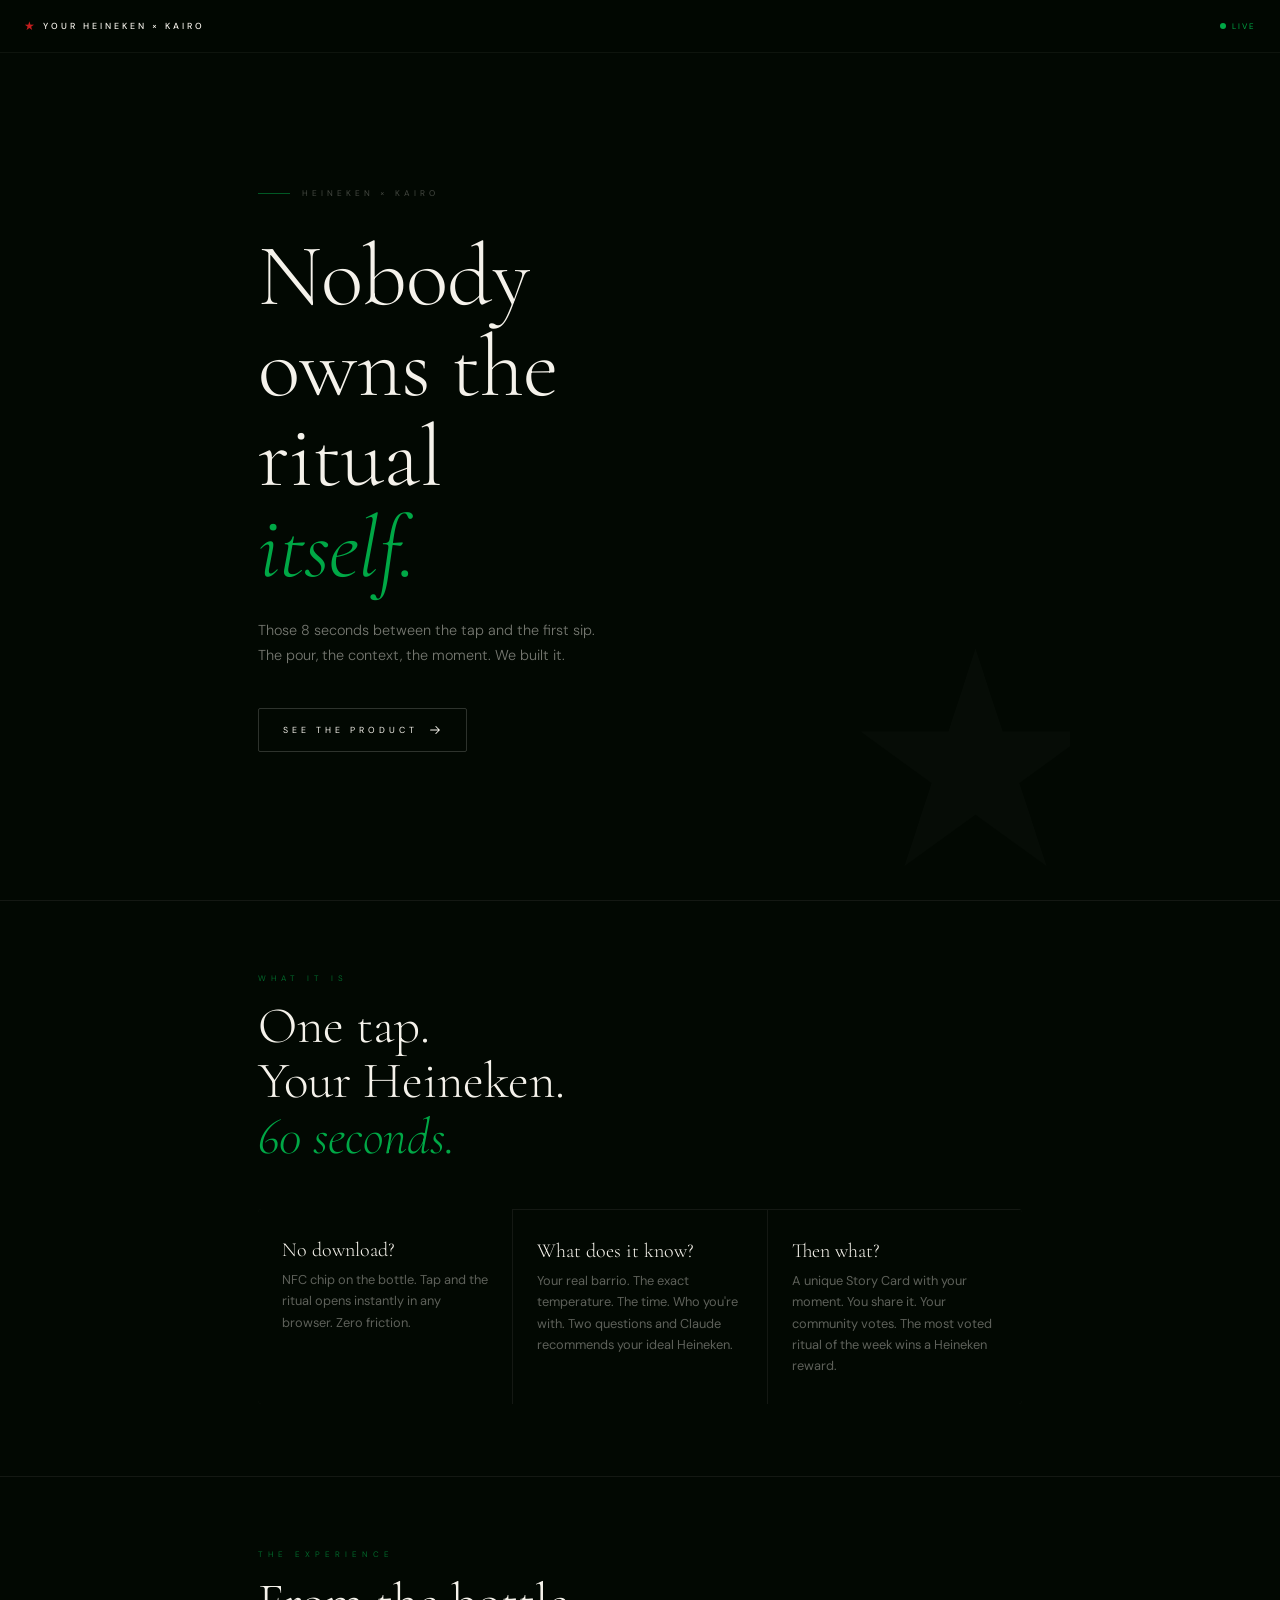
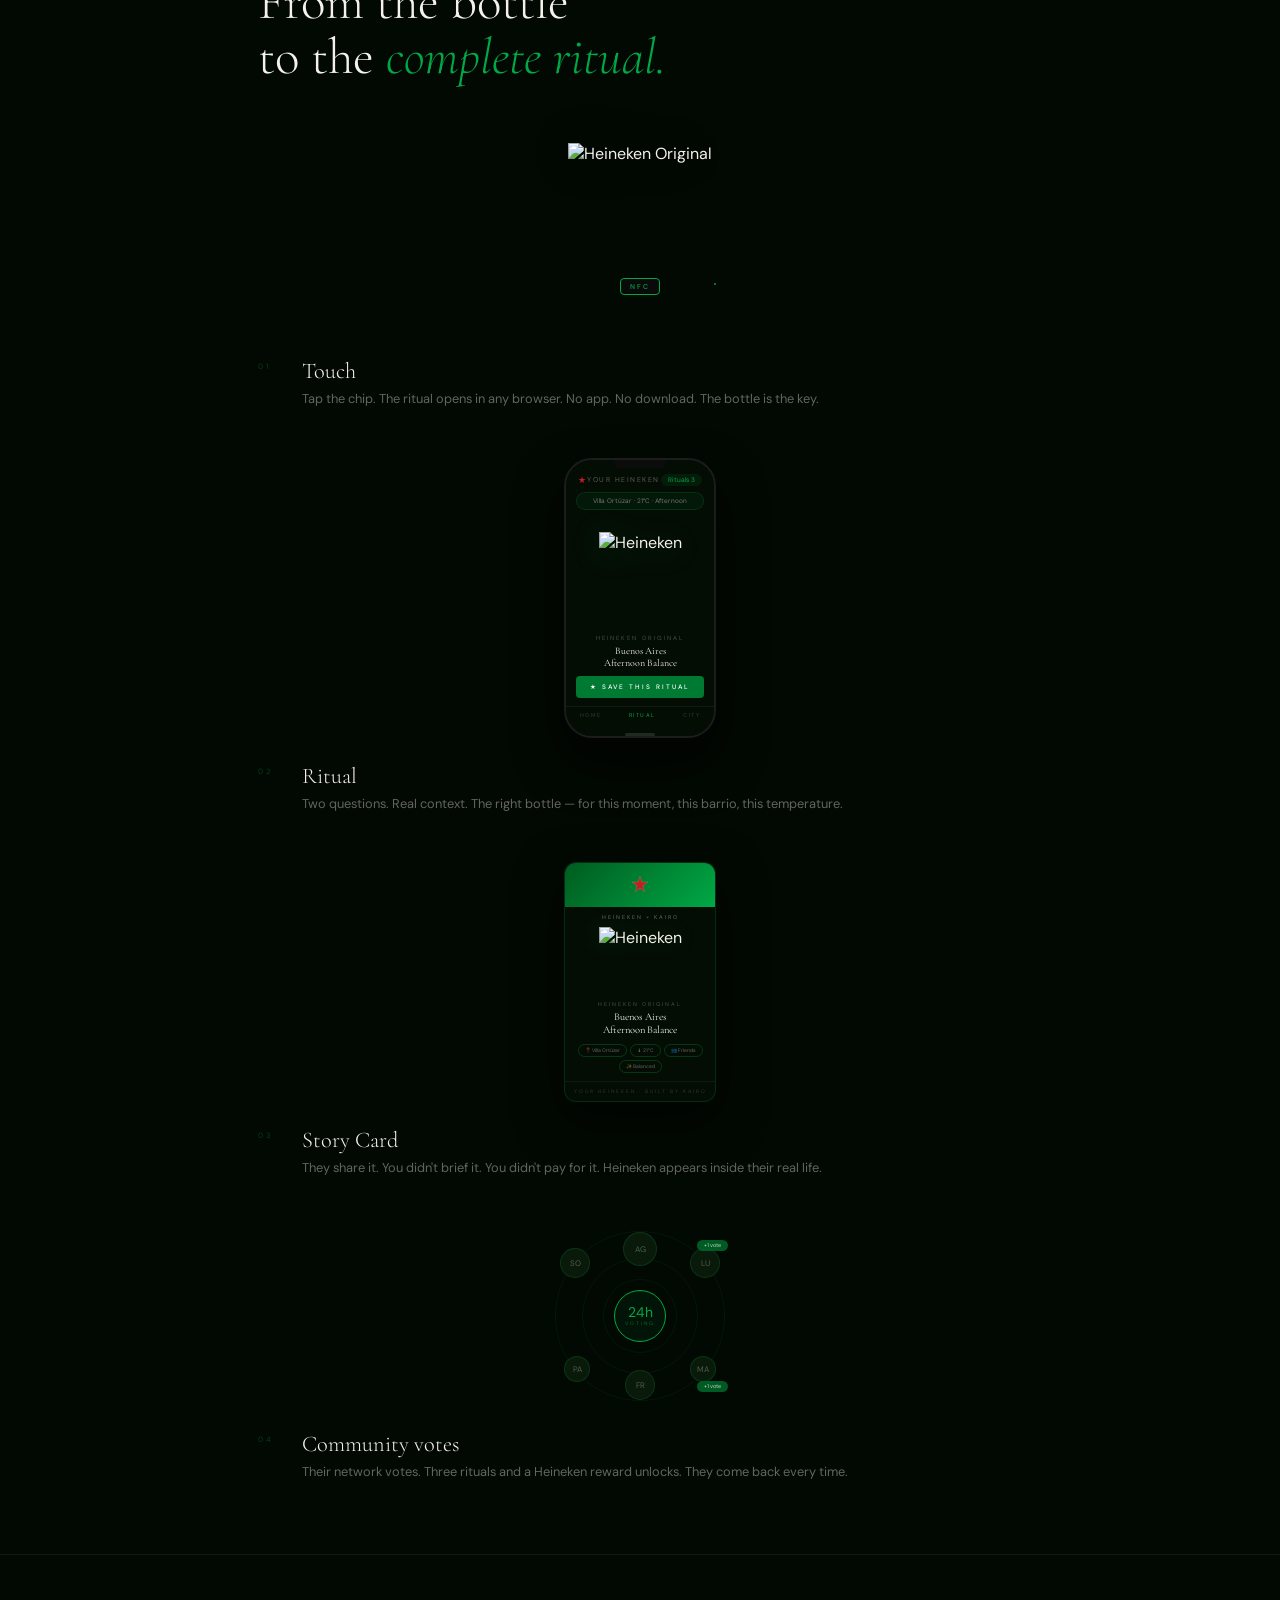
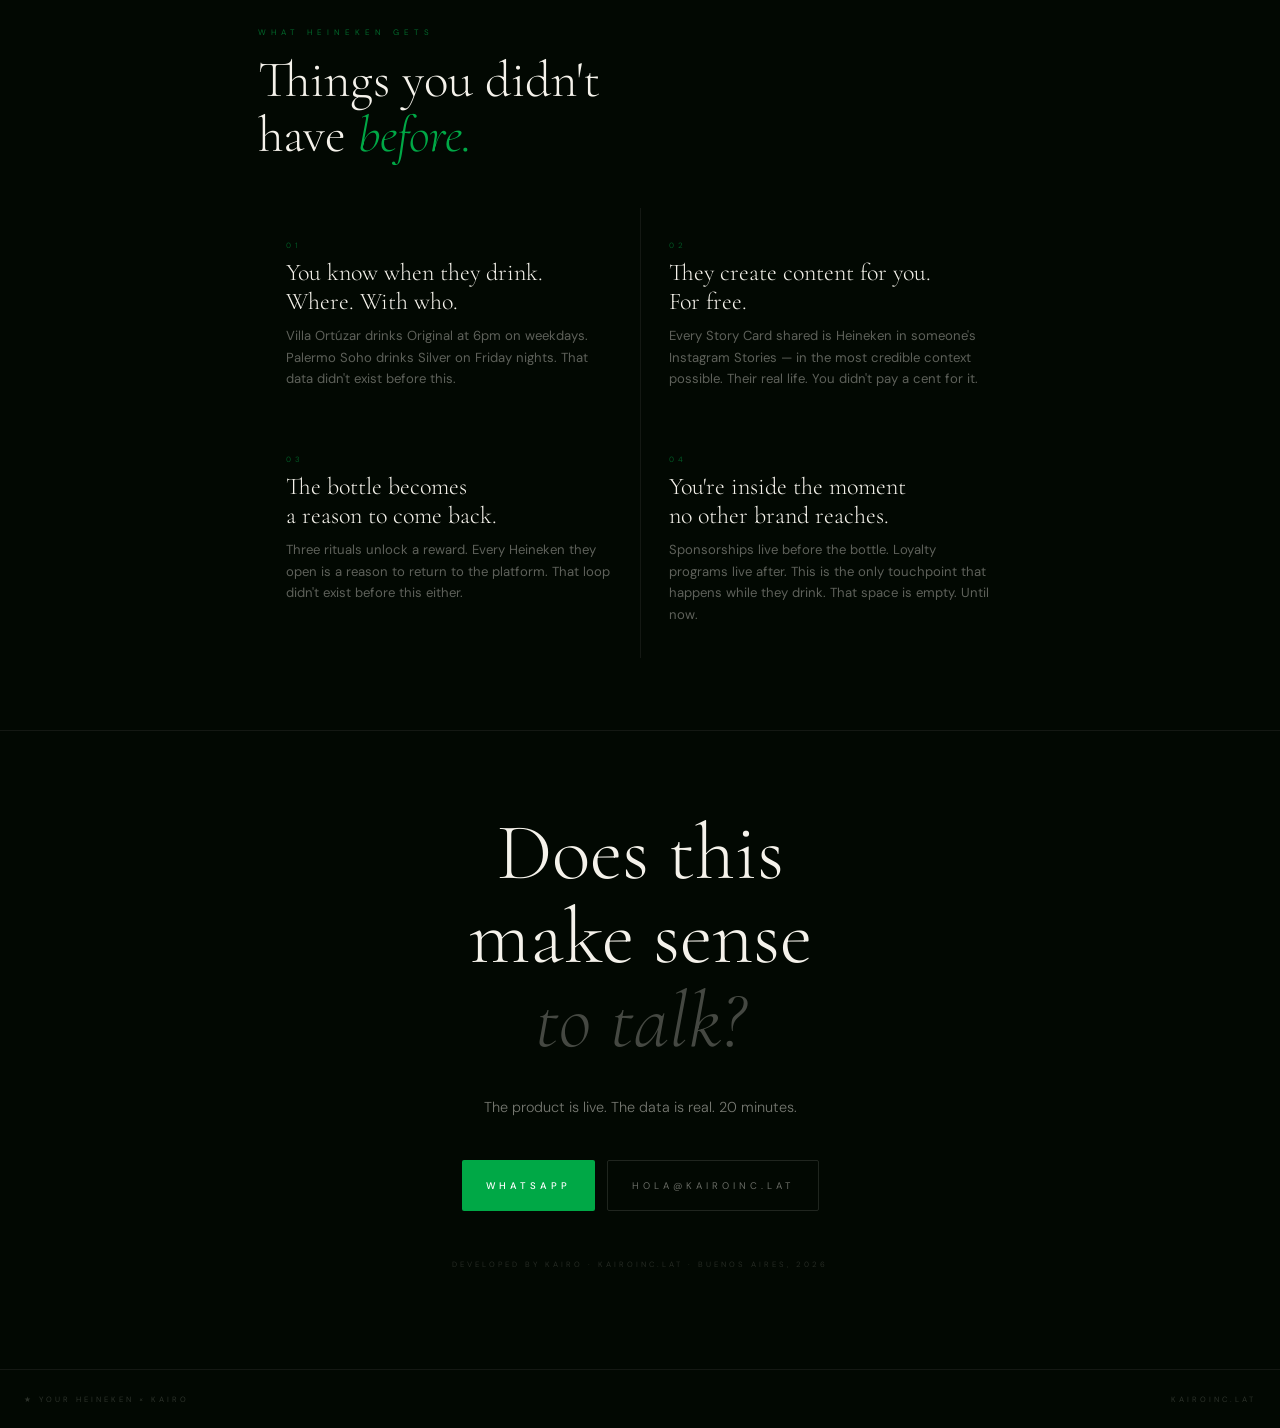
==== public/pitch.html @ df41051a "Add files via upload" ====
<!DOCTYPE html>
<html lang="en">
<head>
<meta charset="UTF-8">
<meta name="viewport" content="width=device-width,initial-scale=1">
<meta name="theme-color" content="#020802">
<title>Your Heineken × Kairo</title>
<link href="https://fonts.googleapis.com/css2?family=Cormorant+Garamond:ital,wght@0,300;1,300;1,400&family=DM+Sans:opsz,wght@9..40,300;9..40,400;9..40,500&display=swap" rel="stylesheet">
<style>
*{margin:0;padding:0;box-sizing:border-box;-webkit-font-smoothing:antialiased}
:root{--g:#00A846;--gd:#007A33;--r:#C41E1E;--cr:#F5F2EB;--bg:#020802;--bg2:#040d04;--bg3:#0a1a0a;--serif:'Cormorant Garamond',Georgia,serif;--sans:'DM Sans',system-ui,sans-serif}
html{scroll-behavior:smooth}
body{background:var(--bg);color:var(--cr);font-family:var(--sans);overflow-x:hidden}

nav{position:fixed;top:0;left:0;right:0;z-index:100;padding:18px 24px;display:flex;align-items:center;justify-content:space-between;background:rgba(2,8,2,.9);backdrop-filter:blur(20px);-webkit-backdrop-filter:blur(20px);border-bottom:1px solid rgba(245,242,235,.05)}
.nav-logo{display:flex;align-items:center;gap:8px}
.nav-star{color:var(--r);font-size:12px}
.nav-brand{font-size:.55rem;letter-spacing:3px;text-transform:uppercase;font-weight:500}
.nav-live{display:flex;align-items:center;gap:6px;font-size:.5rem;letter-spacing:2px;text-transform:uppercase;color:var(--g)}
.ld{width:6px;height:6px;border-radius:50%;background:var(--g);animation:ld 2s ease-in-out infinite}
@keyframes ld{0%,100%{opacity:.35}50%{opacity:1}}

.rv{opacity:0;transform:translateY(20px);transition:opacity .7s cubic-bezier(.4,0,.2,1),transform .7s cubic-bezier(.4,0,.2,1)}
.rv.on{opacity:1;transform:none}
.d1{transition-delay:.08s}.d2{transition-delay:.16s}.d3{transition-delay:.24s}.d4{transition-delay:.32s}

section{padding:88px 24px 72px}
.sep{border:none;border-top:1px solid rgba(245,242,235,.07)}
.kicker{font-size:.5rem;letter-spacing:5px;text-transform:uppercase;color:rgba(0,168,70,.6);margin-bottom:1rem;display:block}
.big{font-family:var(--serif);font-size:clamp(2.8rem,11vw,5.5rem);font-weight:300;line-height:1.03;letter-spacing:-.01em}
.big em{color:var(--g);font-style:italic}
.med{font-family:var(--serif);font-size:clamp(1.9rem,6vw,3.2rem);font-weight:300;line-height:1.08}
.med em{color:var(--g);font-style:italic}
.body{font-size:.9rem;color:rgba(245,242,235,.48);font-weight:300;line-height:1.75}

/* ── HERO ── */
#s1{min-height:100svh;display:flex;flex-direction:column;justify-content:center;padding-top:120px;padding-bottom:80px;position:relative;overflow:hidden}
.hero-bg{position:absolute;right:-40px;bottom:-20px;font-size:300px;color:rgba(255,255,255,.016);font-family:var(--serif);line-height:1;pointer-events:none;user-select:none}
.hero-pre{display:flex;align-items:center;gap:12px;margin-bottom:2rem}
.hero-line{width:32px;height:1px;background:rgba(0,168,70,.5)}
.hero-pre-txt{font-size:.52rem;letter-spacing:4px;text-transform:uppercase;color:rgba(245,242,235,.28)}
.hero-cta{display:inline-flex;align-items:center;gap:10px;margin-top:2.5rem;font-size:.55rem;letter-spacing:4px;text-transform:uppercase;color:var(--cr);border:1px solid rgba(245,242,235,.18);padding:14px 24px;border-radius:2px;text-decoration:none;transition:border-color .2s}
.hero-cta:hover{border-color:rgba(245,242,235,.4)}

/* ── WHAT ── */
#s2{padding-top:72px;padding-bottom:72px}
.what-block{margin-top:44px;display:flex;flex-direction:column;gap:1px;background:rgba(245,242,235,.07);border-radius:4px;overflow:hidden}
.wb{background:var(--bg);padding:28px 24px}
.wb-q{font-family:var(--serif);font-size:1.25rem;font-weight:300;color:var(--cr);margin-bottom:.4rem;line-height:1.3}
.wb-a{font-size:.8rem;color:rgba(245,242,235,.38);line-height:1.65}

/* ── FLOW ── */
#s3{padding-top:72px;padding-bottom:72px}
.flow-steps{margin-top:48px;display:flex;flex-direction:column;gap:48px}
.flow-step{display:flex;flex-direction:column;align-items:center;gap:24px}
.flow-step-inner{width:100%;display:flex;gap:20px;align-items:flex-start}
.fs-num{font-size:.48rem;letter-spacing:3px;text-transform:uppercase;color:rgba(0,168,70,.35);flex-shrink:0;padding-top:4px;min-width:24px}
.fs-title{font-family:var(--serif);font-size:1.4rem;font-weight:300;color:var(--cr);margin-bottom:.25rem}
.fs-desc{font-size:.8rem;color:rgba(245,242,235,.4);line-height:1.65}
.flow-visual{display:flex;justify-content:center;width:100%}

/* bottle */
.bottle-w{height:200px;display:flex;align-items:flex-end;justify-content:center;position:relative}
.bottle-w img{height:190px;width:auto;object-fit:contain;filter:drop-shadow(0 0 32px rgba(0,168,70,.12))}
.nfc-b{position:absolute;bottom:38px;left:50%;transform:translateX(-50%);background:#0a0a0a;border:1.5px solid var(--g);border-radius:4px;padding:3px 9px;font-size:7px;letter-spacing:2px;color:var(--g);font-weight:500;white-space:nowrap}
.nfc-r{position:absolute;bottom:48px;right:-4px;border-radius:50%;border:1px solid rgba(0,168,70,.5);animation:nfcr 2s ease-out infinite}
@keyframes nfcr{0%{width:8px;height:8px;opacity:.8;transform:translate(50%,50%)}100%{width:50px;height:50px;opacity:0;transform:translate(50%,50%)}}
.nfc-r:nth-child(3){animation-delay:.65s}.nfc-r:nth-child(4){animation-delay:1.3s}

/* phone */
.phone{width:152px;height:280px;background:#0c0c0c;border-radius:28px;border:2px solid #1c1c1c;box-shadow:inset 0 0 0 1px rgba(255,255,255,.05),0 24px 48px rgba(0,0,0,.6);overflow:hidden;position:relative}
.phone-notch{position:absolute;top:0;left:50%;transform:translateX(-50%);width:54px;height:8px;background:#0c0c0c;border-radius:0 0 8px 8px;z-index:5}
.pscr{width:100%;height:100%;background:#040d04;display:flex;flex-direction:column}
.phd{padding:14px 12px 6px;display:flex;align-items:center;justify-content:space-between}
.phd-star{font-size:9px;color:var(--r)}.phd-t{font-size:7px;letter-spacing:1.5px;text-transform:uppercase;color:rgba(245,242,235,.35)}.phd-n{font-size:6.5px;color:var(--g);background:rgba(0,168,70,.1);padding:2px 7px;border-radius:10px}
.ph-geo{margin:0 10px 6px;background:rgba(0,168,70,.07);border:1px solid rgba(0,168,70,.18);border-radius:20px;padding:4px 10px;font-size:6.5px;color:rgba(245,242,235,.45);text-align:center}
.ph-btl{flex:1;display:flex;align-items:center;justify-content:center;padding:4px 0}
.ph-btl img{height:86px;width:auto;object-fit:contain;filter:drop-shadow(0 4px 14px rgba(0,168,70,.18))}
.ph-pn{font-size:6px;letter-spacing:2px;text-transform:uppercase;color:rgba(245,242,235,.28);text-align:center;padding:0 10px 3px}
.ph-pt{font-family:var(--serif);font-size:10px;color:var(--cr);text-align:center;line-height:1.25;padding:0 10px 6px}
.ph-btn{margin:0 10px 8px;background:var(--gd);border-radius:4px;padding:7px;text-align:center;font-size:6.5px;letter-spacing:2px;text-transform:uppercase;color:#fff;font-weight:500}
.ph-nav{padding:5px 0 10px;border-top:1px solid rgba(245,242,235,.05);display:flex;justify-content:space-around}
.ph-nav span{font-size:5.5px;letter-spacing:1.5px;text-transform:uppercase;color:rgba(245,242,235,.2)}
.ph-nav span.a{color:var(--g)}
.ph-home{width:30px;height:3px;background:rgba(245,242,235,.12);border-radius:2px;margin:4px auto 0}

/* card */
.sc{width:152px;background:var(--bg2);border-radius:12px;border:1px solid rgba(0,168,70,.2);overflow:hidden;box-shadow:0 16px 48px rgba(0,0,0,.5)}
.sc-top{background:linear-gradient(135deg,#005c1f,#00A846);padding:12px;display:flex;align-items:center;justify-content:center}
.sc-top svg{width:20px;height:20px}
.sc-k{font-size:5.5px;letter-spacing:2px;text-transform:uppercase;color:rgba(245,242,235,.4);text-align:center;padding:7px 8px 3px}
.sc-b{display:flex;justify-content:center;padding:3px 0 6px}
.sc-b img{height:68px;width:auto;object-fit:contain;filter:drop-shadow(0 0 10px rgba(0,168,70,.15))}
.sc-pn{font-size:5.5px;letter-spacing:2px;text-transform:uppercase;color:rgba(245,242,235,.28);text-align:center;padding:0 8px 2px}
.sc-tt{font-family:var(--serif);font-size:10.5px;color:var(--cr);text-align:center;line-height:1.3;padding:0 8px 7px}
.sc-pills{display:flex;flex-wrap:wrap;gap:3px;padding:0 7px 8px;justify-content:center}
.sc-pill{font-size:5px;padding:2px 6px;border:1px solid rgba(0,168,70,.28);border-radius:10px;color:rgba(245,242,235,.4)}
.sc-ft{border-top:1px solid rgba(245,242,235,.05);padding:6px 8px;font-size:5px;letter-spacing:2px;text-transform:uppercase;color:rgba(245,242,235,.18);text-align:center}

/* community */
.comm{width:180px;height:180px;position:relative;display:flex;align-items:center;justify-content:center}
.cr2{position:absolute;border-radius:50%;border:1px solid rgba(0,168,70,.1)}
.cav{position:absolute;border-radius:50%;background:var(--bg3);border:1px solid rgba(0,168,70,.2);display:flex;align-items:center;justify-content:center;font-size:8px;color:rgba(245,242,235,.3)}
.cvt{position:absolute;background:rgba(0,100,40,.9);border-radius:20px;padding:2px 7px;font-size:5.5px;color:rgba(245,242,235,.8);white-space:nowrap}
.cc{width:52px;height:52px;border-radius:50%;background:rgba(0,168,70,.08);border:1.5px solid var(--g);display:flex;flex-direction:column;align-items:center;justify-content:center;gap:1px;animation:cg 3s ease-in-out infinite}
@keyframes cg{0%,100%{box-shadow:0 0 16px rgba(0,168,70,.1)}50%{box-shadow:0 0 32px rgba(0,168,70,.2)}}
.cc-n{font-size:14px;color:var(--g);font-weight:400;line-height:1}
.cc-l{font-size:5px;letter-spacing:2px;text-transform:uppercase;color:rgba(0,168,70,.6)}

/* ── HEINEKEN GETS ── */
#s4{padding-top:72px;padding-bottom:72px}
.gets{margin-top:44px;display:flex;flex-direction:column;gap:0}
.get{padding:32px 0;border-bottom:1px solid rgba(245,242,235,.07)}
.get:last-child{border-bottom:none}
.get-pre{font-size:.48rem;letter-spacing:4px;text-transform:uppercase;color:rgba(0,168,70,.5);margin-bottom:.6rem}
.get-q{font-family:var(--serif);font-size:1.5rem;font-weight:300;color:var(--cr);line-height:1.2;margin-bottom:.5rem}
.get-a{font-size:.82rem;color:rgba(245,242,235,.38);line-height:1.65}

/* ── PROOF ── */
#s5{padding-top:72px;padding-bottom:72px}
.proof-box{margin-top:44px;background:var(--bg3);border:1px solid rgba(0,168,70,.15);border-radius:8px;padding:32px 24px}
.proof-live{display:flex;align-items:center;gap:8px;margin-bottom:1.25rem}
.proof-url{font-family:var(--serif);font-size:1.05rem;color:var(--cr);line-height:1.6;margin-bottom:.75rem}
.proof-url span{color:var(--g)}
.proof-hint{font-size:.75rem;color:rgba(245,242,235,.32);line-height:1.65;margin-bottom:1.5rem}
.proof-btn{display:flex;align-items:center;justify-content:center;gap:10px;background:var(--g);color:#fff;padding:16px 24px;border-radius:2px;font-size:.58rem;letter-spacing:3px;text-transform:uppercase;font-weight:500;text-decoration:none}
.proof-stack{margin-top:2rem;padding-top:1.5rem;border-top:1px solid rgba(245,242,235,.07)}
.proof-stack-label{font-size:.46rem;letter-spacing:3px;text-transform:uppercase;color:rgba(245,242,235,.2);margin-bottom:.75rem}
.proof-tags{display:flex;flex-wrap:wrap;gap:6px}
.pt{font-size:.56rem;padding:5px 10px;background:rgba(245,242,235,.03);border:1px solid rgba(245,242,235,.09);border-radius:2px;color:rgba(245,242,235,.32)}

/* ── CTA ── */
#s6{padding:80px 24px 100px;text-align:center}
.cta-h{font-family:var(--serif);font-size:clamp(2.8rem,10vw,5rem);font-weight:300;line-height:1.05;margin-bottom:2rem}
.cta-h em{color:rgba(245,242,235,.28);font-style:italic}
.cta-actions{display:flex;flex-direction:column;gap:12px;margin-top:2.5rem}
.btn-p{display:flex;align-items:center;justify-content:center;gap:10px;background:var(--g);color:#fff;padding:18px 24px;border-radius:2px;font-size:.6rem;letter-spacing:4px;text-transform:uppercase;font-weight:500;text-decoration:none}
.btn-s{display:flex;align-items:center;justify-content:center;gap:10px;color:rgba(245,242,235,.42);padding:18px 24px;border-radius:2px;font-size:.6rem;letter-spacing:4px;text-transform:uppercase;border:1px solid rgba(245,242,235,.12);text-decoration:none}
.cta-credit{margin-top:48px;font-size:.48rem;letter-spacing:3px;text-transform:uppercase;color:rgba(245,242,235,.15)}

footer{border-top:1px solid rgba(245,242,235,.07);padding:24px;display:flex;align-items:center;justify-content:space-between;font-size:.48rem;letter-spacing:3px;text-transform:uppercase;color:rgba(245,242,235,.18)}

@media(min-width:768px){
  section{padding:100px 48px 88px;max-width:860px;margin:0 auto}
  #s6{max-width:860px;margin:0 auto}
  .what-block{flex-direction:row}
  .wb{flex:1}
  .gets{display:grid;grid-template-columns:1fr 1fr;gap:0 1px;background:rgba(245,242,235,.07)}
  .get{background:var(--bg);padding:32px 28px;border-bottom:none;border-right:none}
  .cta-actions{flex-direction:row;justify-content:center}
  .btn-p,.btn-s{width:auto}
}
</style>
</head>
<body>

<nav>
  <div class="nav-logo">
    <span class="nav-star">★</span>
    <span class="nav-brand">Your Heineken × Kairo</span>
  </div>
  <div class="nav-live">
    <div class="ld"></div>
    <span>Live</span>
  </div>
</nav>

<!-- ── 01. HERO ── -->
<section id="s1">
  <div class="hero-bg">★</div>
  <div class="rv">
    <div class="hero-pre">
      <div class="hero-line"></div>
      <span class="hero-pre-txt">Heineken × Kairo</span>
    </div>
    <h1 class="big">Nobody<br>owns the<br>ritual<br><em>itself.</em></h1>
  </div>
  <div class="rv d2">
    <p class="body" style="margin-top:1.5rem;max-width:360px">Those 8 seconds between the tap and the first sip. The pour, the context, the moment. We built it.</p>
    <a href="#s2" class="hero-cta">
      See the product
      <svg width="14" height="14" viewBox="0 0 16 16" fill="none"><path d="M3 8h10M9 4l4 4-4 4" stroke="currentColor" stroke-width="1.2" stroke-linecap="round" stroke-linejoin="round"/></svg>
    </a>
  </div>
</section>

<hr class="sep">

<!-- ── 02. WHAT ── -->
<section id="s2">
  <span class="kicker rv">What it is</span>
  <h2 class="med rv d1">One tap.<br>Your Heineken.<br><em>60 seconds.</em></h2>
  <div class="what-block rv d2">
    <div class="wb">
      <p class="wb-q">No download?</p>
      <p class="wb-a">NFC chip on the bottle. Tap and the ritual opens instantly in any browser. Zero friction.</p>
    </div>
    <div class="wb" style="border-top:1px solid rgba(245,242,235,.07)">
      <p class="wb-q">What does it know?</p>
      <p class="wb-a">Your real barrio. The exact temperature. The time. Who you're with. Two questions and Claude recommends your ideal Heineken.</p>
    </div>
    <div class="wb" style="border-top:1px solid rgba(245,242,235,.07)">
      <p class="wb-q">Then what?</p>
      <p class="wb-a">A unique Story Card with your moment. You share it. Your community votes. The most voted ritual of the week wins a Heineken reward.</p>
    </div>
  </div>
</section>

<hr class="sep">

<!-- ── 03. FLOW ── -->
<section id="s3">
  <span class="kicker rv">The experience</span>
  <h2 class="med rv d1">From the bottle<br>to the <em>complete ritual.</em></h2>

  <div class="flow-steps">
    <div class="flow-step rv d1">
      <div class="flow-visual">
        <div class="bottle-w">
          <img src="/img/original.png" alt="Heineken Original">
          <div class="nfc-b">NFC</div>
          <div class="nfc-r"></div>
          <div class="nfc-r"></div>
          <div class="nfc-r"></div>
        </div>
      </div>
      <div class="flow-step-inner">
        <span class="fs-num">01</span>
        <div>
          <p class="fs-title">Touch</p>
          <p class="fs-desc">Tap the chip. The ritual opens in any browser. No app. No download. The bottle is the key.</p>
        </div>
      </div>
    </div>

    <div class="flow-step rv d2">
      <div class="flow-visual">
        <div class="phone">
          <div class="phone-notch"></div>
          <div class="pscr">
            <div class="phd">
              <span class="phd-star">★</span>
              <span class="phd-t">Your Heineken</span>
              <span class="phd-n">Rituals 3</span>
            </div>
            <div class="ph-geo">Villa Ortúzar · 21°C · Afternoon</div>
            <div class="ph-btl"><img src="/img/original.png" alt="Heineken"></div>
            <p class="ph-pn">Heineken Original</p>
            <p class="ph-pt">Buenos Aires<br>Afternoon Balance</p>
            <div class="ph-btn">★ Save This Ritual</div>
            <div class="ph-nav"><span>Home</span><span class="a">Ritual</span><span>City</span></div>
            <div class="ph-home"></div>
          </div>
        </div>
      </div>
      <div class="flow-step-inner">
        <span class="fs-num">02</span>
        <div>
          <p class="fs-title">Ritual</p>
          <p class="fs-desc">Two questions. Real context. The right bottle — for this moment, this barrio, this temperature.</p>
        </div>
      </div>
    </div>

    <div class="flow-step rv d3">
      <div class="flow-visual">
        <div class="sc">
          <div class="sc-top">
            <svg viewBox="0 0 48 48"><polygon points="24,3 28.5,17 43,17 31,26 35.5,40 24,31.5 12.5,40 17,26 5,17 19.5,17" fill="#C41E1E" stroke="rgba(255,255,255,.3)" stroke-width="1"/></svg>
          </div>
          <p class="sc-k">Heineken × Kairo</p>
          <div class="sc-b"><img src="/img/original.png" alt="Heineken"></div>
          <p class="sc-pn">Heineken Original</p>
          <p class="sc-tt">Buenos Aires<br>Afternoon Balance</p>
          <div class="sc-pills">
            <span class="sc-pill">📍 Villa Ortúzar</span>
            <span class="sc-pill">🌡 21°C</span>
            <span class="sc-pill">👥 Friends</span>
            <span class="sc-pill">✨ Balanced</span>
          </div>
          <p class="sc-ft">Your Heineken · Built by Kairo</p>
        </div>
      </div>
      <div class="flow-step-inner">
        <span class="fs-num">03</span>
        <div>
          <p class="fs-title">Story Card</p>
          <p class="fs-desc">They share it. You didn't brief it. You didn't pay for it. Heineken appears inside their real life.</p>
        </div>
      </div>
    </div>

    <div class="flow-step rv d4">
      <div class="flow-visual">
        <div class="comm">
          <div class="cr2" style="width:170px;height:170px"></div>
          <div class="cr2" style="width:116px;height:116px"></div>
          <div class="cr2" style="width:74px;height:74px"></div>
          <div class="cav" style="width:34px;height:34px;top:6px;left:50%;transform:translateX(-50%)">AG</div>
          <div class="cav" style="width:30px;height:30px;top:22px;right:10px">LU</div>
          <div class="cav" style="width:26px;height:26px;bottom:24px;right:14px">MA</div>
          <div class="cav" style="width:30px;height:30px;bottom:6px;left:50%;transform:translateX(-50%)">FR</div>
          <div class="cav" style="width:26px;height:26px;bottom:24px;left:14px">PA</div>
          <div class="cav" style="width:30px;height:30px;top:22px;left:10px">SO</div>
          <div class="cvt" style="top:14px;right:2px">+1 vote</div>
          <div class="cvt" style="bottom:14px;right:2px">+1 vote</div>
          <div class="cc"><span class="cc-n">24h</span><span class="cc-l">Voting</span></div>
        </div>
      </div>
      <div class="flow-step-inner">
        <span class="fs-num">04</span>
        <div>
          <p class="fs-title">Community votes</p>
          <p class="fs-desc">Their network votes. Three rituals and a Heineken reward unlocks. They come back every time.</p>
        </div>
      </div>
    </div>
  </div>
</section>

<hr class="sep">

<!-- ── 04. WHAT HEINEKEN GETS ── -->
<section id="s4">
  <span class="kicker rv">What Heineken gets</span>
  <h2 class="med rv d1">Things you didn't<br>have <em>before.</em></h2>

  <div class="gets rv d2">
    <div class="get">
      <p class="get-pre">01</p>
      <p class="get-q">You know when they drink.<br>Where. With who.</p>
      <p class="get-a">Villa Ortúzar drinks Original at 6pm on weekdays. Palermo Soho drinks Silver on Friday nights. That data didn't exist before this.</p>
    </div>
    <div class="get">
      <p class="get-pre">02</p>
      <p class="get-q">They create content for you.<br>For free.</p>
      <p class="get-a">Every Story Card shared is Heineken in someone's Instagram Stories — in the most credible context possible. Their real life. You didn't pay a cent for it.</p>
    </div>
    <div class="get">
      <p class="get-pre">03</p>
      <p class="get-q">The bottle becomes<br>a reason to come back.</p>
      <p class="get-a">Three rituals unlock a reward. Every Heineken they open is a reason to return to the platform. That loop didn't exist before this either.</p>
    </div>
    <div class="get">
      <p class="get-pre">04</p>
      <p class="get-q">You're inside the moment<br>no other brand reaches.</p>
      <p class="get-a">Sponsorships live before the bottle. Loyalty programs live after. This is the only touchpoint that happens while they drink. That space is empty. Until now.</p>
    </div>
  </div>
</section>

<hr class="sep">

<!-- ── 05. PROOF ── */
<section id="s5">
  <span class="kicker rv">The proof</span>
  <h2 class="med rv d1">Not a pitch deck.<br><em>A live product.</em></h2>

  <div class="proof-box rv d2">
    <div class="proof-live">
      <div class="ld"></div>
      <span style="font-size:.5rem;letter-spacing:3px;text-transform:uppercase;color:var(--g)">Running right now</span>
    </div>
    <p class="proof-url">heineken-production<br>.up.railway.app<br><span>/?user=YourName</span></p>
    <p class="proof-hint">Open it from your phone. Real geolocation, real weather, real AI. The ritual reads your actual context and recommends your Heineken in 60 seconds.</p>
    <a href="https://heineken-production.up.railway.app" class="proof-btn" target="_blank">Open the ritual →</a>
    <div class="proof-stack">
      <p class="proof-stack-label">Built with</p>
      <div class="proof-tags">
        <span class="pt">Claude AI</span>
        <span class="pt">WebRTC</span>
        <span class="pt">Open-Meteo</span>
        <span class="pt">Canvas API</span>
        <span class="pt">Railway</span>
        <span class="pt">1 HTML file</span>
      </div>
    </div>
  </div>
</section>

<hr class="sep">

<!-- ── 06. CTA ── -->
<section id="s6">
  <h2 class="cta-h rv">
    Does this<br>make sense<br>
    <em>to talk?</em>
  </h2>
  <p class="body rv d1" style="max-width:320px;margin:0 auto">The product is live. The data is real. 20 minutes.</p>
  <div class="cta-actions rv d2">
    <a href="https://wa.me/5491100000000" class="btn-p" target="_blank">WhatsApp</a>
    <a href="mailto:hola@kairoinc.lat?subject=Your%20Heineken%20×%20Kairo" class="btn-s">hola@kairoinc.lat</a>
  </div>
  <p class="cta-credit rv d3">Developed by Kairo · kairoinc.lat · Buenos Aires, 2026</p>
</section>

<footer>
  <span>★ Your Heineken × Kairo</span>
  <span>kairoinc.lat</span>
</footer>

<script>
const obs=new IntersectionObserver(els=>{
  els.forEach(e=>{if(e.isIntersecting)e.target.classList.add('on')});
},{threshold:.1});
document.querySelectorAll('.rv').forEach(el=>obs.observe(el));
</script>
</body>
</html>
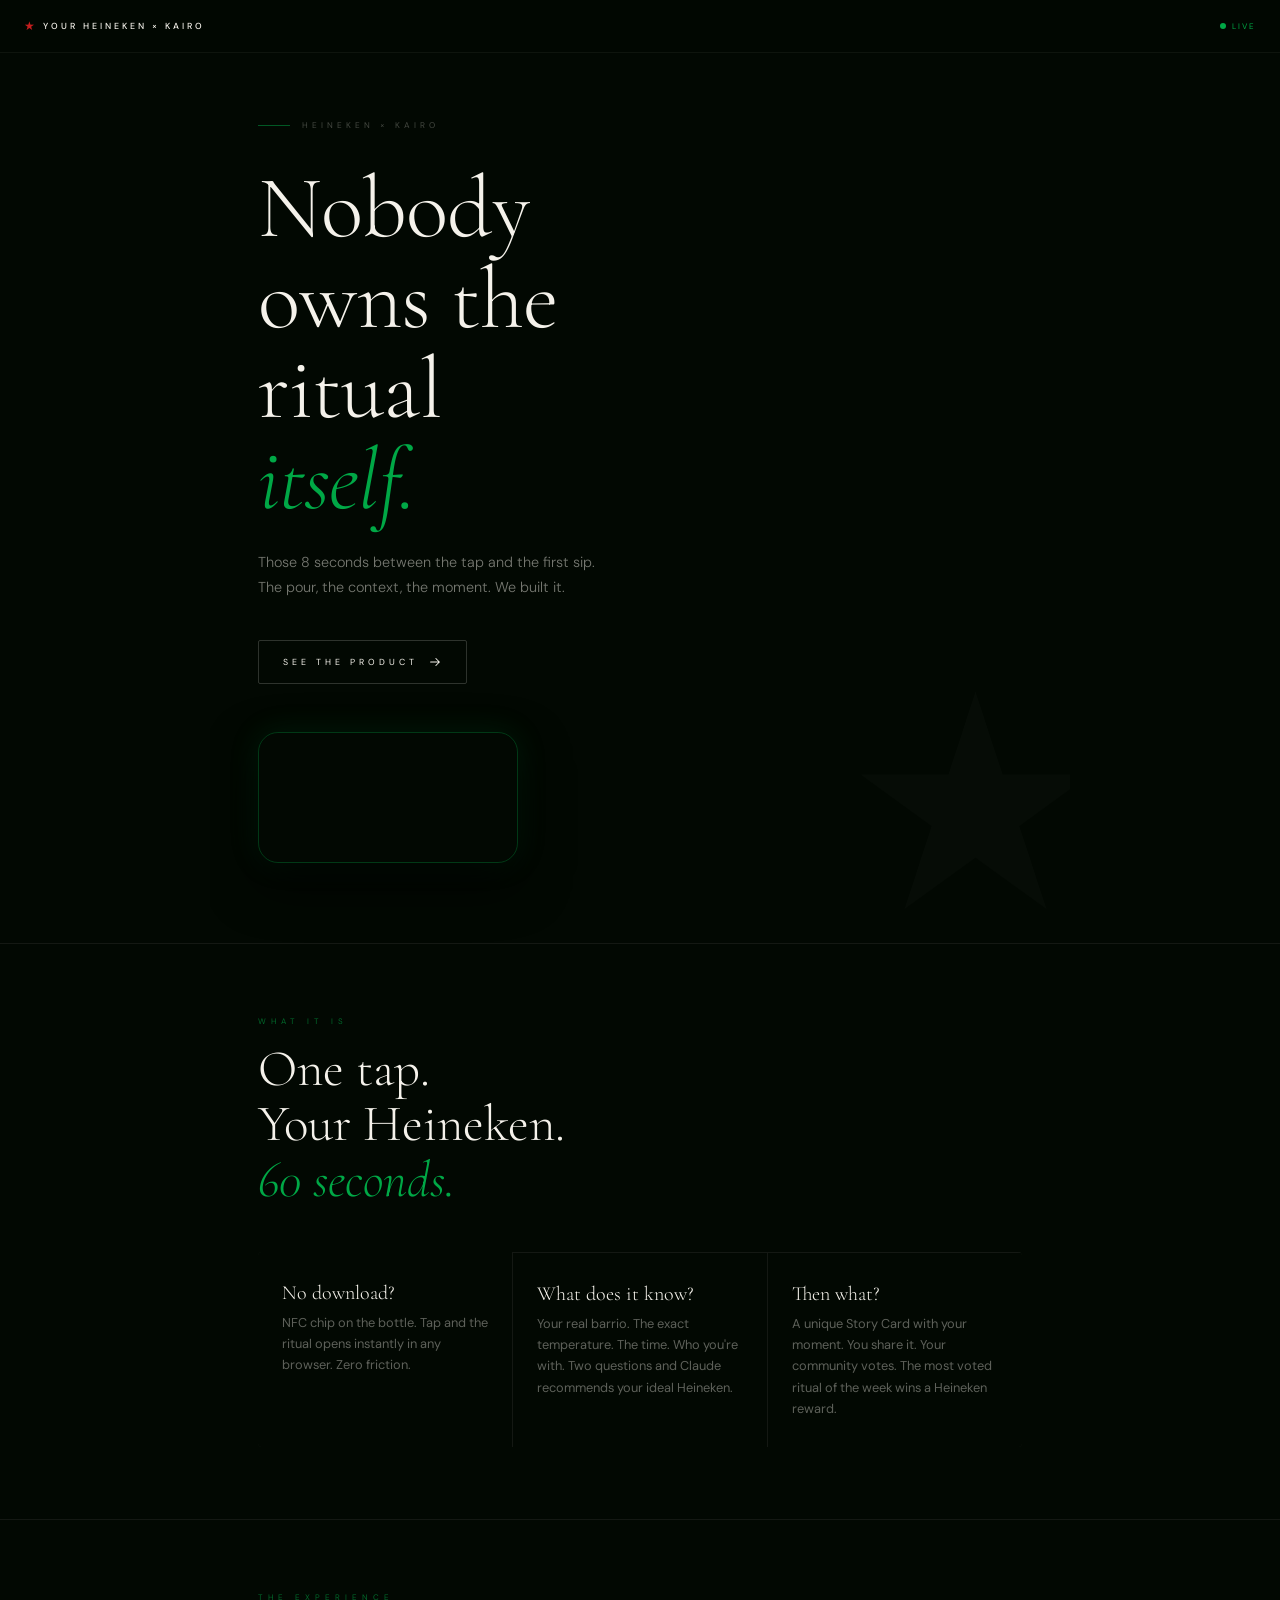
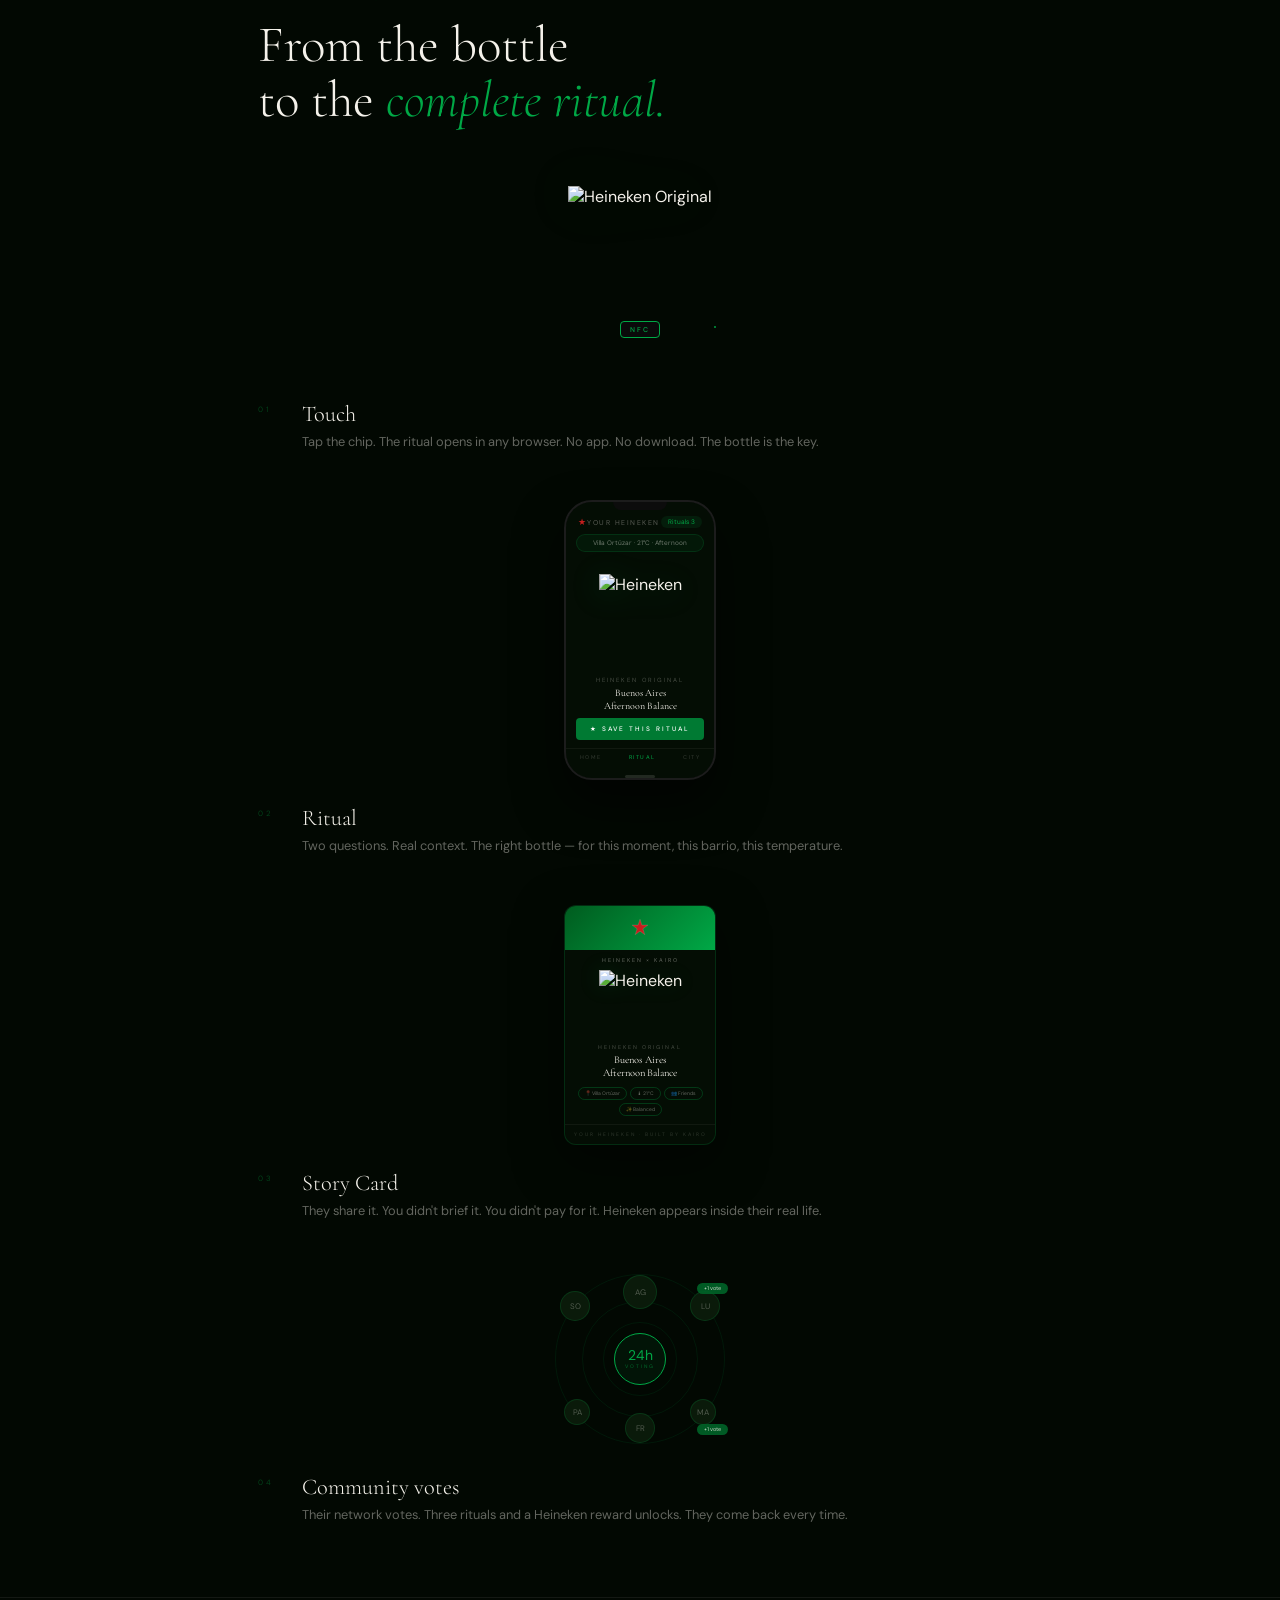
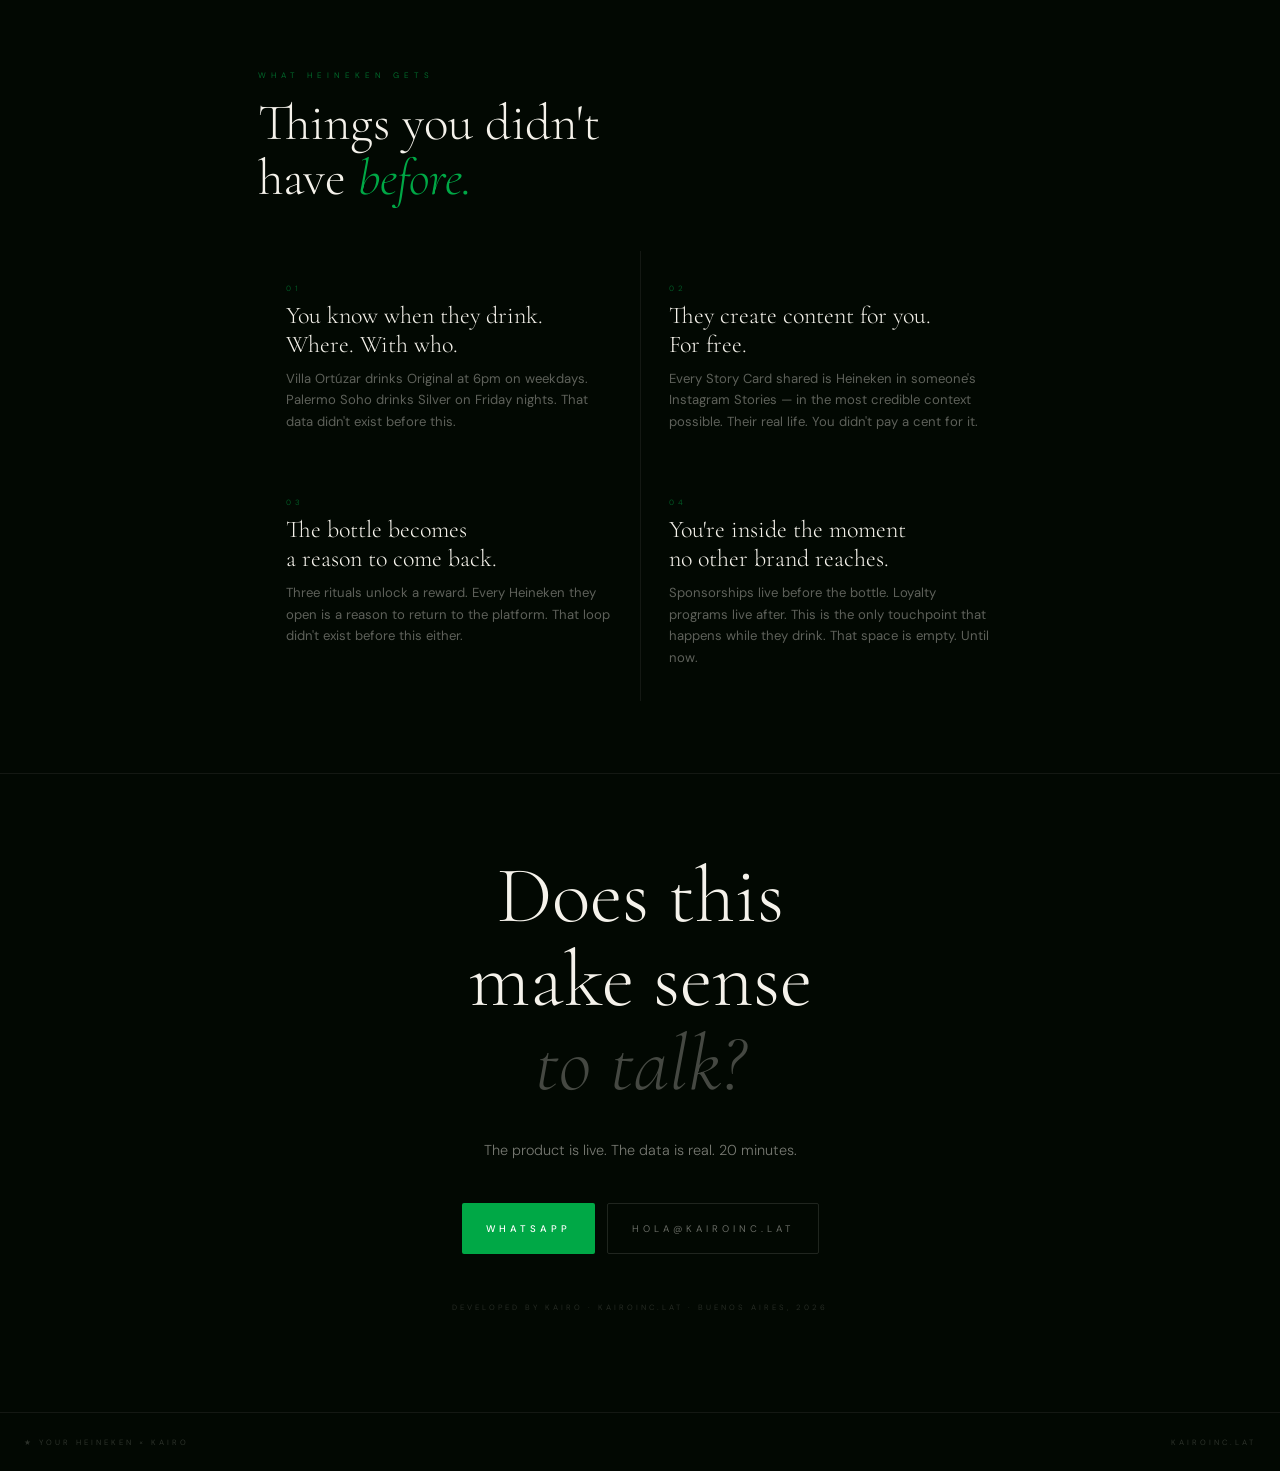
==== commit 23961f85: "Update pitch.html" ====
--- a/public/pitch.html
+++ b/public/pitch.html
@@ -181,6 +181,13 @@
       See the product
       <svg width="14" height="14" viewBox="0 0 16 16" fill="none"><path d="M3 8h10M9 4l4 4-4 4" stroke="currentColor" stroke-width="1.2" stroke-linecap="round" stroke-linejoin="round"/></svg>
     </a>
+    <!-- VIDEO COMERCIAL -->
+    <div class="rv d3" style="margin-top:3rem;max-width:260px;border-radius:20px;overflow:hidden;border:1px solid rgba(0,168,70,.3);box-shadow:0 20px 50px rgba(0,0,0,.8),0 0 30px rgba(0,168,70,.15)">
+      <video width="100%" autoplay loop muted playsinline style="display:block">
+        <source src="/HEINEKEN.mp4" type="video/mp4">
+      </video>
+    </div>
+
   </div>
 </section>
 
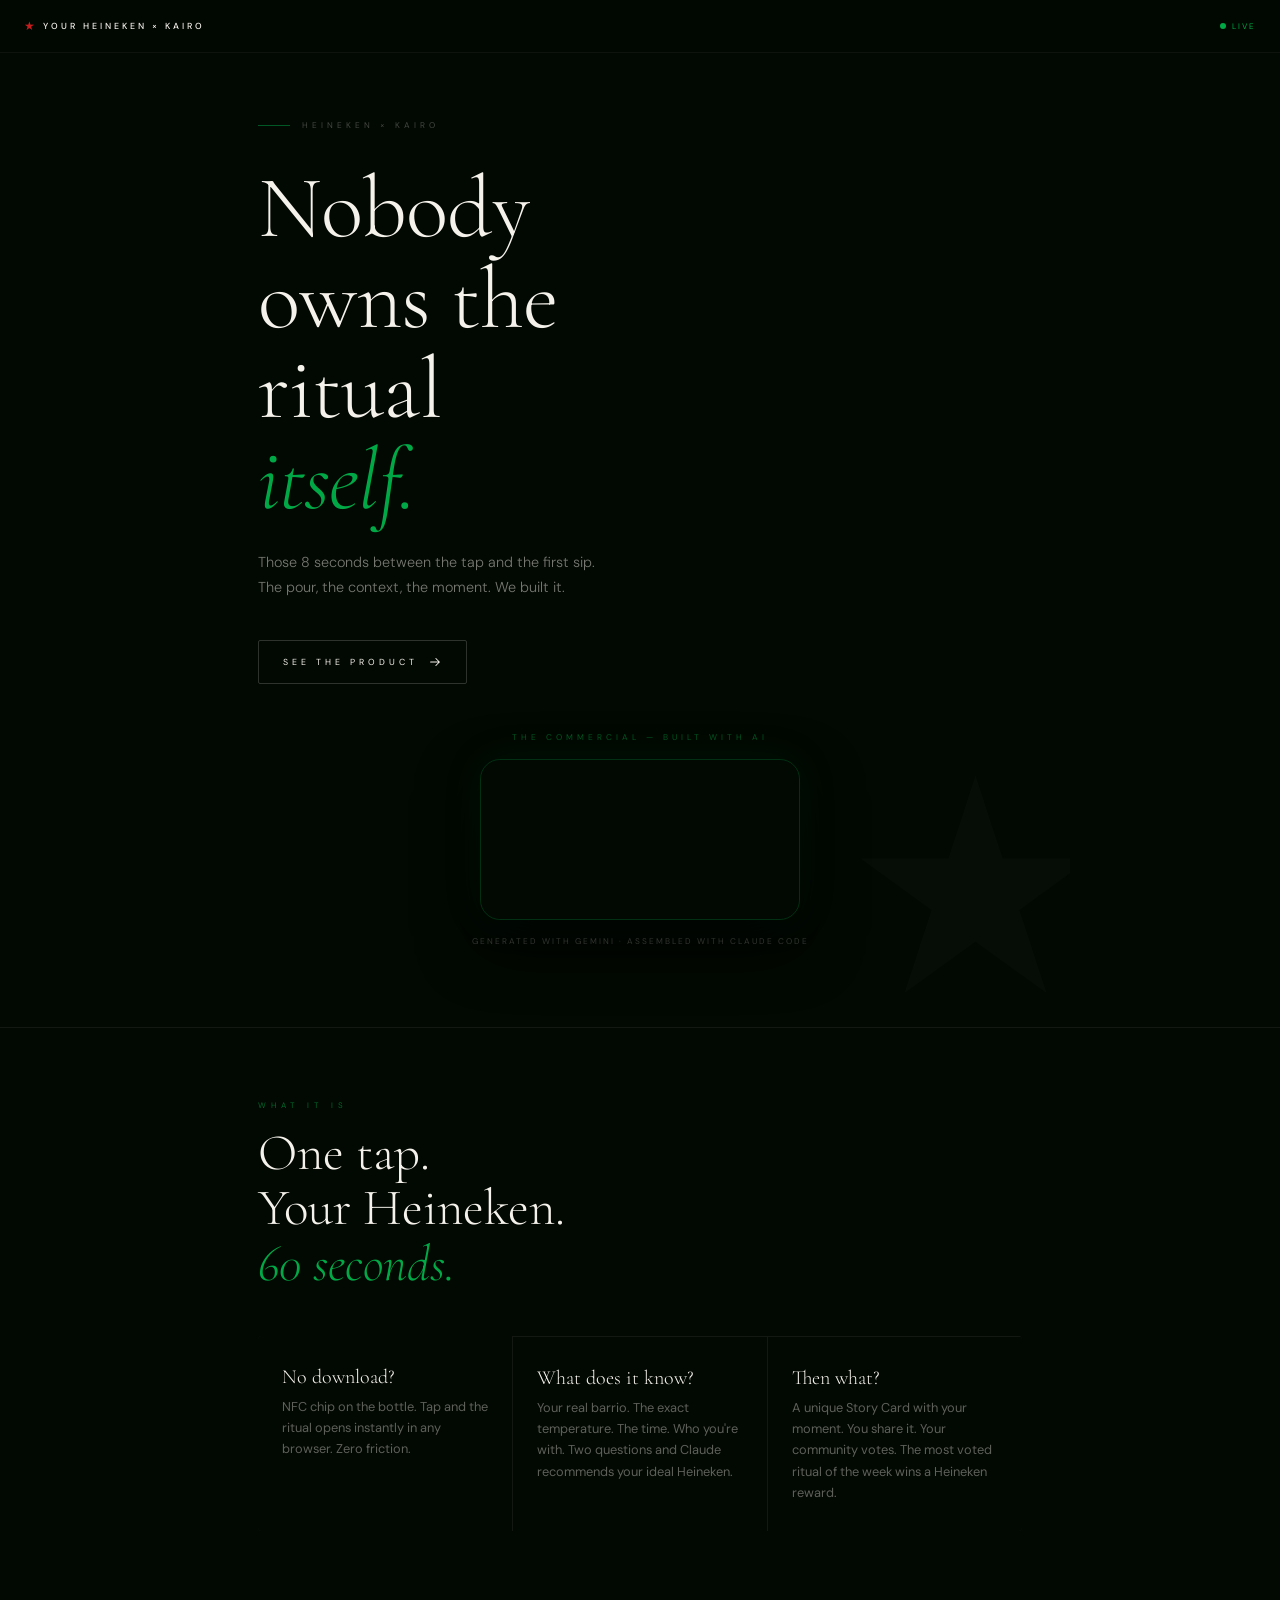
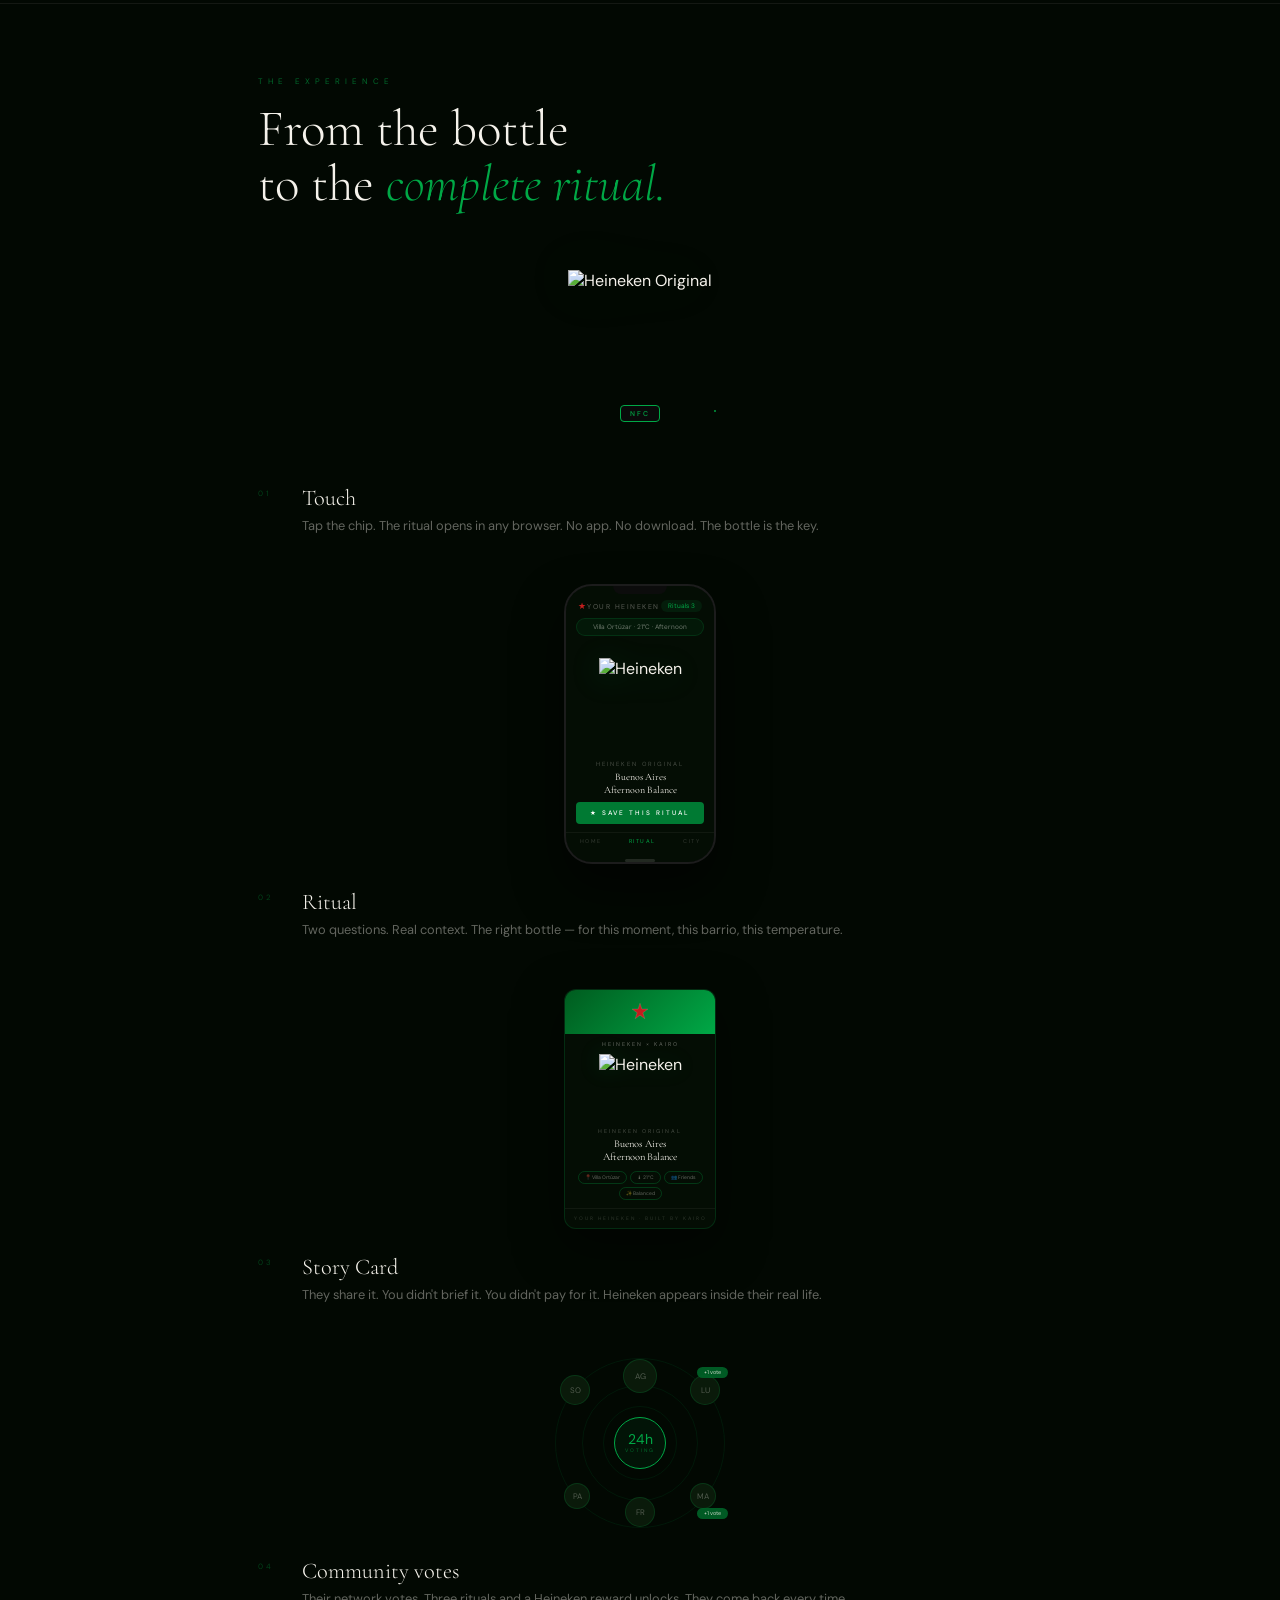
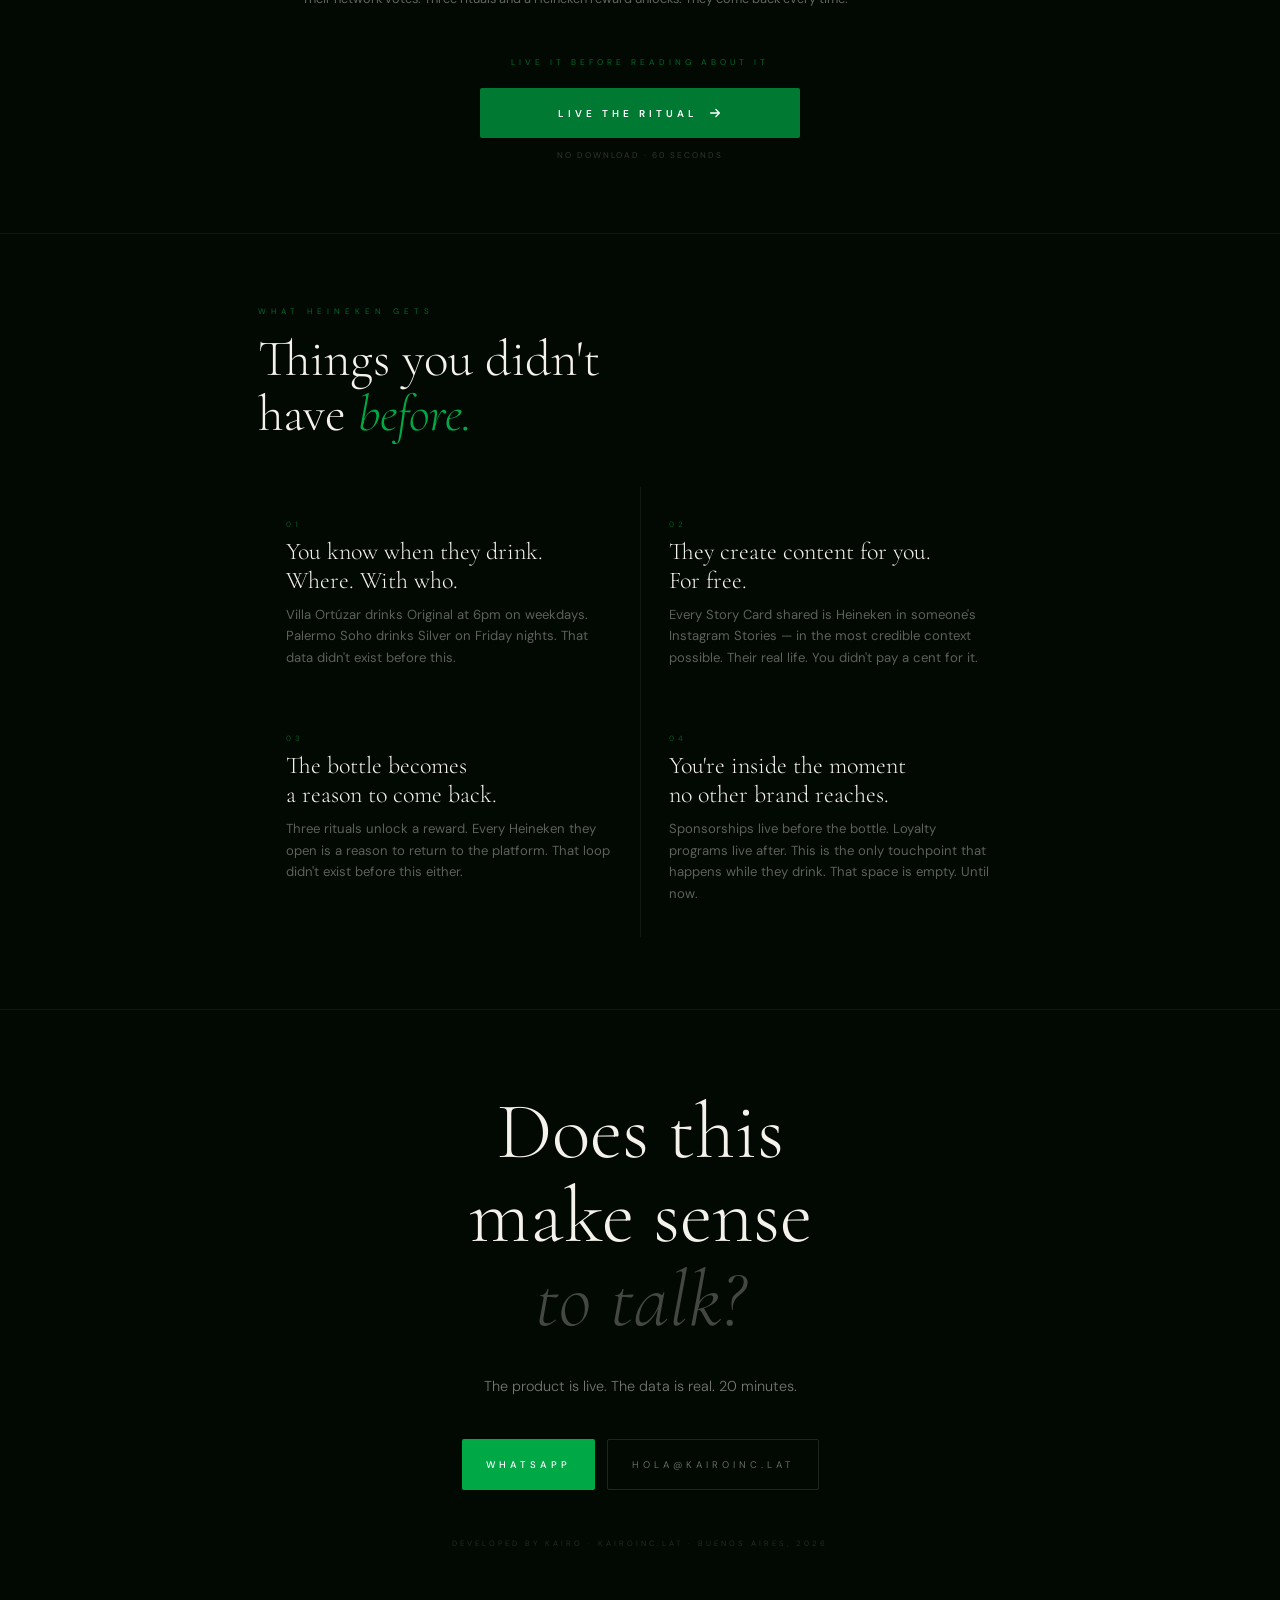
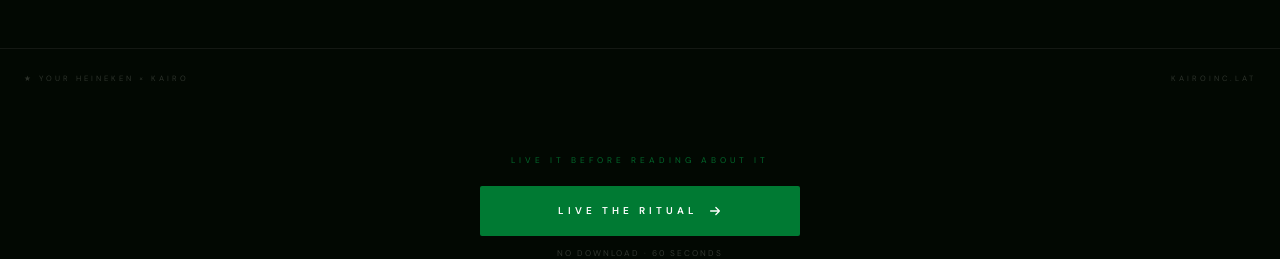
==== commit 0683b59e: "Update pitch.html" ====
--- a/public/pitch.html
+++ b/public/pitch.html
@@ -182,10 +182,14 @@
       <svg width="14" height="14" viewBox="0 0 16 16" fill="none"><path d="M3 8h10M9 4l4 4-4 4" stroke="currentColor" stroke-width="1.2" stroke-linecap="round" stroke-linejoin="round"/></svg>
     </a>
     <!-- VIDEO COMERCIAL -->
-    <div class="rv d3" style="margin-top:3rem;max-width:260px;border-radius:20px;overflow:hidden;border:1px solid rgba(0,168,70,.3);box-shadow:0 20px 50px rgba(0,0,0,.8),0 0 30px rgba(0,168,70,.15)">
-      <video width="100%" autoplay loop muted playsinline style="display:block">
-        <source src="/HEINEKEN.mp4" type="video/mp4">
-      </video>
+    <div class="rv d3" style="margin-top:3rem;display:flex;flex-direction:column;align-items:center;gap:1rem">
+      <p style="font-size:.52rem;letter-spacing:4px;text-transform:uppercase;color:rgba(0,168,70,.5);font-family:'DM Sans',sans-serif">The commercial — Built with AI</p>
+      <div style="width:100%;max-width:320px;border-radius:20px;overflow:hidden;border:1px solid rgba(0,168,70,.25);box-shadow:0 24px 60px rgba(0,0,0,.8),0 0 40px rgba(0,168,70,.1)">
+        <video width="100%" autoplay loop muted playsinline style="display:block">
+          <source src="/HEINEKEN.mp4" type="video/mp4">
+        </video>
+      </div>
+      <p style="font-size:.52rem;letter-spacing:2px;text-transform:uppercase;color:rgba(245,242,235,.2);font-family:'DM Sans',sans-serif">Generated with Gemini · Assembled with Claude Code</p>
     </div>
 
   </div>
@@ -320,8 +324,21 @@
           <p class="fs-title">Community votes</p>
           <p class="fs-desc">Their network votes. Three rituals and a Heineken reward unlocks. They come back every time.</p>
         </div>
-      </div>
-    </div>
+      
+
+</div>
+    </div>
+  </div>
+
+
+  <!-- CTA EXPERIENCIA -->
+  <div style="margin-top:3rem;display:flex;flex-direction:column;align-items:center;text-align:center;padding:0 24px">
+    <p style="font-size:.52rem;letter-spacing:4px;text-transform:uppercase;color:rgba(0,168,70,.6);font-family:'DM Sans',sans-serif;margin-bottom:1.25rem">Live it before reading about it</p>
+    <a href="https://heineken-production.up.railway.app" target="_blank" style="display:flex;align-items:center;justify-content:center;gap:10px;background:#007A33;color:#fff;padding:18px 24px;border-radius:2px;font-family:'DM Sans',sans-serif;font-size:.62rem;font-weight:600;letter-spacing:4px;text-transform:uppercase;text-decoration:none;width:100%;max-width:320px">
+      Live the ritual
+      <svg width="14" height="14" viewBox="0 0 16 16" fill="none"><path d="M3 8h10M9 4l4 4-4 4" stroke="currentColor" stroke-width="1.5" stroke-linecap="round" stroke-linejoin="round"/></svg>
+    </a>
+    <p style="margin-top:.75rem;font-size:.52rem;letter-spacing:2px;text-transform:uppercase;color:rgba(245,242,235,.2);font-family:'DM Sans',sans-serif">No download · 60 seconds</p>
   </div>
 </section>
 
@@ -414,3 +431,13 @@
 </script>
 </body>
 </html>
+
+  <!-- CTA EXPERIENCIA -->
+  <div style="margin-top:3rem;display:flex;flex-direction:column;align-items:center;text-align:center;padding:0 24px">
+    <p style="font-size:.52rem;letter-spacing:4px;text-transform:uppercase;color:rgba(0,168,70,.6);font-family:'DM Sans',sans-serif;margin-bottom:1.25rem">Live it before reading about it</p>
+    <a href="https://heineken-production.up.railway.app" target="_blank" style="display:flex;align-items:center;justify-content:center;gap:10px;background:#007A33;color:#fff;padding:18px 24px;border-radius:2px;font-family:'DM Sans',sans-serif;font-size:.62rem;font-weight:600;letter-spacing:4px;text-transform:uppercase;text-decoration:none;width:100%;max-width:320px">
+      Live the ritual
+      <svg width="14" height="14" viewBox="0 0 16 16" fill="none"><path d="M3 8h10M9 4l4 4-4 4" stroke="currentColor" stroke-width="1.5" stroke-linecap="round" stroke-linejoin="round"/></svg>
+    </a>
+    <p style="margin-top:.75rem;font-size:.52rem;letter-spacing:2px;text-transform:uppercase;color:rgba(245,242,235,.2);font-family:'DM Sans',sans-serif">No download · 60 seconds</p>
+  </div>
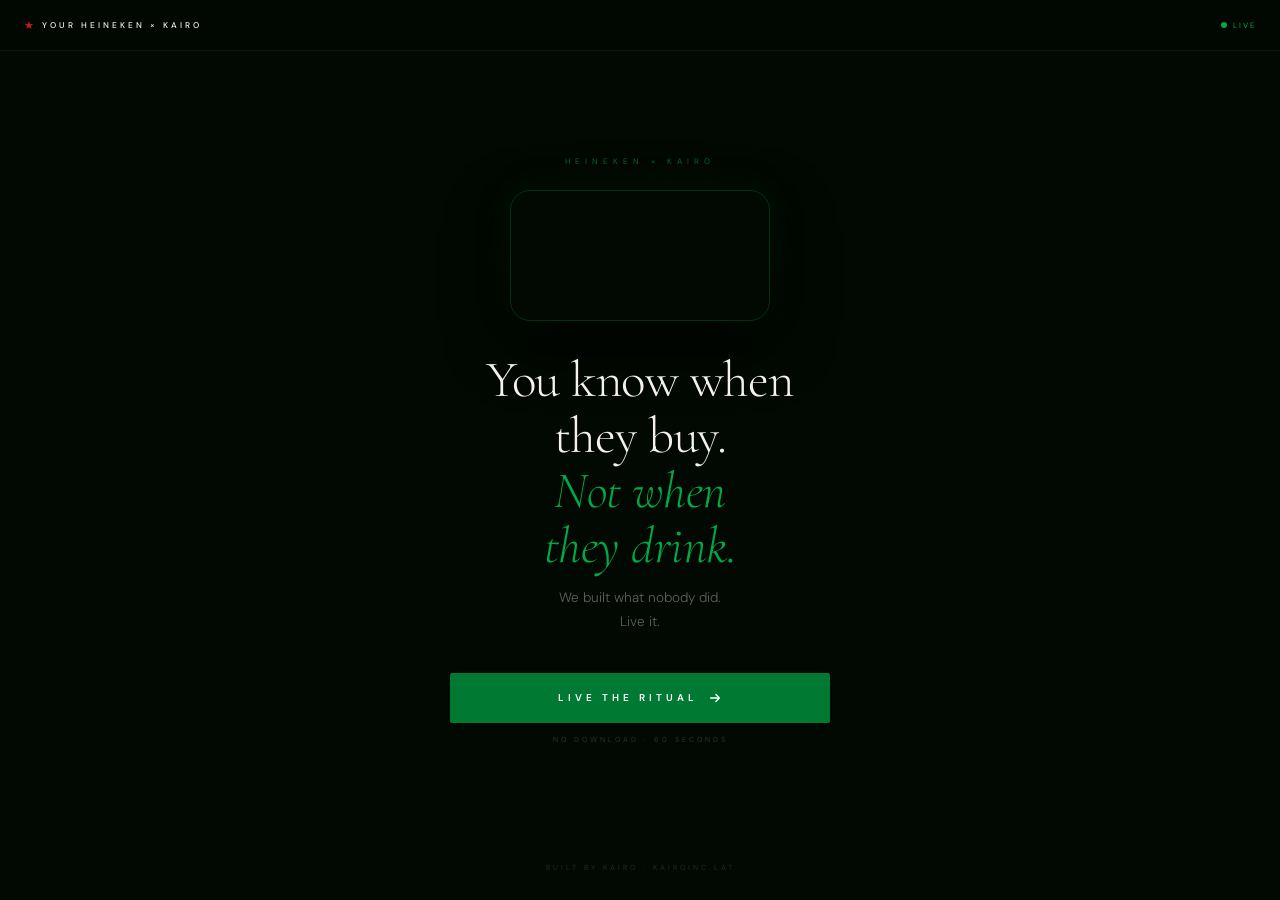
==== commit 4f540a2c: "Update pitch.html" ====
--- a/public/pitch.html
+++ b/public/pitch.html
@@ -5,439 +5,144 @@
 <meta name="viewport" content="width=device-width,initial-scale=1">
 <meta name="theme-color" content="#020802">
 <title>Your Heineken × Kairo</title>
-<link href="https://fonts.googleapis.com/css2?family=Cormorant+Garamond:ital,wght@0,300;1,300;1,400&family=DM+Sans:opsz,wght@9..40,300;9..40,400;9..40,500&display=swap" rel="stylesheet">
+<link rel="icon" type="image/svg+xml" href="data:image/svg+xml,<svg xmlns='http://www.w3.org/2000/svg' viewBox='0 0 48 48'><polygon points='24,3 28.5,17 43,17 31,26 35.5,40 24,31.5 12.5,40 17,26 5,17 19.5,17' fill='%23C41E1E'/></svg>">
+<link href="https://fonts.googleapis.com/css2?family=Cormorant+Garamond:ital,wght@0,300;1,300;1,400&family=DM+Sans:wght@300;400;500&display=swap" rel="stylesheet">
 <style>
 *{margin:0;padding:0;box-sizing:border-box;-webkit-font-smoothing:antialiased}
-:root{--g:#00A846;--gd:#007A33;--r:#C41E1E;--cr:#F5F2EB;--bg:#020802;--bg2:#040d04;--bg3:#0a1a0a;--serif:'Cormorant Garamond',Georgia,serif;--sans:'DM Sans',system-ui,sans-serif}
-html{scroll-behavior:smooth}
-body{background:var(--bg);color:var(--cr);font-family:var(--sans);overflow-x:hidden}
+html,body{height:100%;background:#020802;color:#F5F2EB;font-family:'DM Sans',system-ui,sans-serif;overflow-x:hidden}
 
-nav{position:fixed;top:0;left:0;right:0;z-index:100;padding:18px 24px;display:flex;align-items:center;justify-content:space-between;background:rgba(2,8,2,.9);backdrop-filter:blur(20px);-webkit-backdrop-filter:blur(20px);border-bottom:1px solid rgba(245,242,235,.05)}
-.nav-logo{display:flex;align-items:center;gap:8px}
-.nav-star{color:var(--r);font-size:12px}
-.nav-brand{font-size:.55rem;letter-spacing:3px;text-transform:uppercase;font-weight:500}
-.nav-live{display:flex;align-items:center;gap:6px;font-size:.5rem;letter-spacing:2px;text-transform:uppercase;color:var(--g)}
-.ld{width:6px;height:6px;border-radius:50%;background:var(--g);animation:ld 2s ease-in-out infinite}
+/* FULL SCREEN HERO */
+.hero{
+  min-height:100svh;
+  display:flex;flex-direction:column;
+  align-items:center;justify-content:center;
+  padding:48px 28px;
+  text-align:center;
+  position:relative;
+}
+
+/* NAV */
+.nav{
+  position:fixed;top:0;left:0;right:0;
+  padding:18px 24px;
+  display:flex;align-items:center;justify-content:space-between;
+  background:rgba(2,8,2,.85);
+  backdrop-filter:blur(20px);-webkit-backdrop-filter:blur(20px);
+  border-bottom:1px solid rgba(245,242,235,.05);
+  z-index:100;
+}
+.nav-left{display:flex;align-items:center;gap:8px}
+.nav-star{color:#C41E1E;font-size:11px}
+.nav-brand{font-size:.52rem;letter-spacing:3px;text-transform:uppercase;font-weight:500}
+.nav-live{display:flex;align-items:center;gap:6px;font-size:.48rem;letter-spacing:2px;text-transform:uppercase;color:#00A846}
+.live-dot{width:6px;height:6px;border-radius:50%;background:#00A846;animation:ld 2s ease-in-out infinite}
 @keyframes ld{0%,100%{opacity:.35}50%{opacity:1}}
 
-.rv{opacity:0;transform:translateY(20px);transition:opacity .7s cubic-bezier(.4,0,.2,1),transform .7s cubic-bezier(.4,0,.2,1)}
-.rv.on{opacity:1;transform:none}
-.d1{transition-delay:.08s}.d2{transition-delay:.16s}.d3{transition-delay:.24s}.d4{transition-delay:.32s}
+/* CONTENT */
+.hero-content{max-width:380px;width:100%}
 
-section{padding:88px 24px 72px}
-.sep{border:none;border-top:1px solid rgba(245,242,235,.07)}
-.kicker{font-size:.5rem;letter-spacing:5px;text-transform:uppercase;color:rgba(0,168,70,.6);margin-bottom:1rem;display:block}
-.big{font-family:var(--serif);font-size:clamp(2.8rem,11vw,5.5rem);font-weight:300;line-height:1.03;letter-spacing:-.01em}
-.big em{color:var(--g);font-style:italic}
-.med{font-family:var(--serif);font-size:clamp(1.9rem,6vw,3.2rem);font-weight:300;line-height:1.08}
-.med em{color:var(--g);font-style:italic}
-.body{font-size:.9rem;color:rgba(245,242,235,.48);font-weight:300;line-height:1.75}
+.kicker{
+  font-size:.5rem;letter-spacing:5px;text-transform:uppercase;
+  color:rgba(0,168,70,.6);margin-bottom:1.5rem;display:block;
+}
 
-/* ── HERO ── */
-#s1{min-height:100svh;display:flex;flex-direction:column;justify-content:center;padding-top:120px;padding-bottom:80px;position:relative;overflow:hidden}
-.hero-bg{position:absolute;right:-40px;bottom:-20px;font-size:300px;color:rgba(255,255,255,.016);font-family:var(--serif);line-height:1;pointer-events:none;user-select:none}
-.hero-pre{display:flex;align-items:center;gap:12px;margin-bottom:2rem}
-.hero-line{width:32px;height:1px;background:rgba(0,168,70,.5)}
-.hero-pre-txt{font-size:.52rem;letter-spacing:4px;text-transform:uppercase;color:rgba(245,242,235,.28)}
-.hero-cta{display:inline-flex;align-items:center;gap:10px;margin-top:2.5rem;font-size:.55rem;letter-spacing:4px;text-transform:uppercase;color:var(--cr);border:1px solid rgba(245,242,235,.18);padding:14px 24px;border-radius:2px;text-decoration:none;transition:border-color .2s}
-.hero-cta:hover{border-color:rgba(245,242,235,.4)}
+/* VIDEO */
+.video-wrap{
+  width:100%;max-width:260px;margin:0 auto 2rem;
+  border-radius:20px;overflow:hidden;
+  border:1px solid rgba(0,168,70,.25);
+  box-shadow:0 24px 60px rgba(0,0,0,.8),0 0 40px rgba(0,168,70,.1);
+}
+.video-wrap video{display:block;width:100%}
 
-/* ── WHAT ── */
-#s2{padding-top:72px;padding-bottom:72px}
-.what-block{margin-top:44px;display:flex;flex-direction:column;gap:1px;background:rgba(245,242,235,.07);border-radius:4px;overflow:hidden}
-.wb{background:var(--bg);padding:28px 24px}
-.wb-q{font-family:var(--serif);font-size:1.25rem;font-weight:300;color:var(--cr);margin-bottom:.4rem;line-height:1.3}
-.wb-a{font-size:.8rem;color:rgba(245,242,235,.38);line-height:1.65}
+/* HEADLINE */
+.headline{
+  font-family:'Cormorant Garamond',Georgia,serif;
+  font-size:clamp(2rem,8vw,3.2rem);
+  font-weight:300;line-height:1.08;
+  letter-spacing:-.01em;
+  margin-bottom:.75rem;
+}
+.headline em{color:#00A846;font-style:italic}
 
-/* ── FLOW ── */
-#s3{padding-top:72px;padding-bottom:72px}
-.flow-steps{margin-top:48px;display:flex;flex-direction:column;gap:48px}
-.flow-step{display:flex;flex-direction:column;align-items:center;gap:24px}
-.flow-step-inner{width:100%;display:flex;gap:20px;align-items:flex-start}
-.fs-num{font-size:.48rem;letter-spacing:3px;text-transform:uppercase;color:rgba(0,168,70,.35);flex-shrink:0;padding-top:4px;min-width:24px}
-.fs-title{font-family:var(--serif);font-size:1.4rem;font-weight:300;color:var(--cr);margin-bottom:.25rem}
-.fs-desc{font-size:.8rem;color:rgba(245,242,235,.4);line-height:1.65}
-.flow-visual{display:flex;justify-content:center;width:100%}
+/* SUB */
+.sub{
+  font-size:.85rem;color:rgba(245,242,235,.38);
+  font-weight:300;line-height:1.7;
+  margin-bottom:2.5rem;
+}
 
-/* bottle */
-.bottle-w{height:200px;display:flex;align-items:flex-end;justify-content:center;position:relative}
-.bottle-w img{height:190px;width:auto;object-fit:contain;filter:drop-shadow(0 0 32px rgba(0,168,70,.12))}
-.nfc-b{position:absolute;bottom:38px;left:50%;transform:translateX(-50%);background:#0a0a0a;border:1.5px solid var(--g);border-radius:4px;padding:3px 9px;font-size:7px;letter-spacing:2px;color:var(--g);font-weight:500;white-space:nowrap}
-.nfc-r{position:absolute;bottom:48px;right:-4px;border-radius:50%;border:1px solid rgba(0,168,70,.5);animation:nfcr 2s ease-out infinite}
-@keyframes nfcr{0%{width:8px;height:8px;opacity:.8;transform:translate(50%,50%)}100%{width:50px;height:50px;opacity:0;transform:translate(50%,50%)}}
-.nfc-r:nth-child(3){animation-delay:.65s}.nfc-r:nth-child(4){animation-delay:1.3s}
+/* CTA */
+.cta{
+  display:flex;align-items:center;justify-content:center;gap:10px;
+  background:#007A33;color:#fff;
+  padding:18px 24px;border-radius:2px;
+  font-size:.62rem;font-weight:600;letter-spacing:4px;text-transform:uppercase;
+  text-decoration:none;width:100%;
+  transition:background .2s;
+}
+.cta:hover{background:#00A846}
 
-/* phone */
-.phone{width:152px;height:280px;background:#0c0c0c;border-radius:28px;border:2px solid #1c1c1c;box-shadow:inset 0 0 0 1px rgba(255,255,255,.05),0 24px 48px rgba(0,0,0,.6);overflow:hidden;position:relative}
-.phone-notch{position:absolute;top:0;left:50%;transform:translateX(-50%);width:54px;height:8px;background:#0c0c0c;border-radius:0 0 8px 8px;z-index:5}
-.pscr{width:100%;height:100%;background:#040d04;display:flex;flex-direction:column}
-.phd{padding:14px 12px 6px;display:flex;align-items:center;justify-content:space-between}
-.phd-star{font-size:9px;color:var(--r)}.phd-t{font-size:7px;letter-spacing:1.5px;text-transform:uppercase;color:rgba(245,242,235,.35)}.phd-n{font-size:6.5px;color:var(--g);background:rgba(0,168,70,.1);padding:2px 7px;border-radius:10px}
-.ph-geo{margin:0 10px 6px;background:rgba(0,168,70,.07);border:1px solid rgba(0,168,70,.18);border-radius:20px;padding:4px 10px;font-size:6.5px;color:rgba(245,242,235,.45);text-align:center}
-.ph-btl{flex:1;display:flex;align-items:center;justify-content:center;padding:4px 0}
-.ph-btl img{height:86px;width:auto;object-fit:contain;filter:drop-shadow(0 4px 14px rgba(0,168,70,.18))}
-.ph-pn{font-size:6px;letter-spacing:2px;text-transform:uppercase;color:rgba(245,242,235,.28);text-align:center;padding:0 10px 3px}
-.ph-pt{font-family:var(--serif);font-size:10px;color:var(--cr);text-align:center;line-height:1.25;padding:0 10px 6px}
-.ph-btn{margin:0 10px 8px;background:var(--gd);border-radius:4px;padding:7px;text-align:center;font-size:6.5px;letter-spacing:2px;text-transform:uppercase;color:#fff;font-weight:500}
-.ph-nav{padding:5px 0 10px;border-top:1px solid rgba(245,242,235,.05);display:flex;justify-content:space-around}
-.ph-nav span{font-size:5.5px;letter-spacing:1.5px;text-transform:uppercase;color:rgba(245,242,235,.2)}
-.ph-nav span.a{color:var(--g)}
-.ph-home{width:30px;height:3px;background:rgba(245,242,235,.12);border-radius:2px;margin:4px auto 0}
+.hint{
+  margin-top:.75rem;
+  font-size:.46rem;letter-spacing:3px;text-transform:uppercase;
+  color:rgba(245,242,235,.18);
+}
 
-/* card */
-.sc{width:152px;background:var(--bg2);border-radius:12px;border:1px solid rgba(0,168,70,.2);overflow:hidden;box-shadow:0 16px 48px rgba(0,0,0,.5)}
-.sc-top{background:linear-gradient(135deg,#005c1f,#00A846);padding:12px;display:flex;align-items:center;justify-content:center}
-.sc-top svg{width:20px;height:20px}
-.sc-k{font-size:5.5px;letter-spacing:2px;text-transform:uppercase;color:rgba(245,242,235,.4);text-align:center;padding:7px 8px 3px}
-.sc-b{display:flex;justify-content:center;padding:3px 0 6px}
-.sc-b img{height:68px;width:auto;object-fit:contain;filter:drop-shadow(0 0 10px rgba(0,168,70,.15))}
-.sc-pn{font-size:5.5px;letter-spacing:2px;text-transform:uppercase;color:rgba(245,242,235,.28);text-align:center;padding:0 8px 2px}
-.sc-tt{font-family:var(--serif);font-size:10.5px;color:var(--cr);text-align:center;line-height:1.3;padding:0 8px 7px}
-.sc-pills{display:flex;flex-wrap:wrap;gap:3px;padding:0 7px 8px;justify-content:center}
-.sc-pill{font-size:5px;padding:2px 6px;border:1px solid rgba(0,168,70,.28);border-radius:10px;color:rgba(245,242,235,.4)}
-.sc-ft{border-top:1px solid rgba(245,242,235,.05);padding:6px 8px;font-size:5px;letter-spacing:2px;text-transform:uppercase;color:rgba(245,242,235,.18);text-align:center}
-
-/* community */
-.comm{width:180px;height:180px;position:relative;display:flex;align-items:center;justify-content:center}
-.cr2{position:absolute;border-radius:50%;border:1px solid rgba(0,168,70,.1)}
-.cav{position:absolute;border-radius:50%;background:var(--bg3);border:1px solid rgba(0,168,70,.2);display:flex;align-items:center;justify-content:center;font-size:8px;color:rgba(245,242,235,.3)}
-.cvt{position:absolute;background:rgba(0,100,40,.9);border-radius:20px;padding:2px 7px;font-size:5.5px;color:rgba(245,242,235,.8);white-space:nowrap}
-.cc{width:52px;height:52px;border-radius:50%;background:rgba(0,168,70,.08);border:1.5px solid var(--g);display:flex;flex-direction:column;align-items:center;justify-content:center;gap:1px;animation:cg 3s ease-in-out infinite}
-@keyframes cg{0%,100%{box-shadow:0 0 16px rgba(0,168,70,.1)}50%{box-shadow:0 0 32px rgba(0,168,70,.2)}}
-.cc-n{font-size:14px;color:var(--g);font-weight:400;line-height:1}
-.cc-l{font-size:5px;letter-spacing:2px;text-transform:uppercase;color:rgba(0,168,70,.6)}
-
-/* ── HEINEKEN GETS ── */
-#s4{padding-top:72px;padding-bottom:72px}
-.gets{margin-top:44px;display:flex;flex-direction:column;gap:0}
-.get{padding:32px 0;border-bottom:1px solid rgba(245,242,235,.07)}
-.get:last-child{border-bottom:none}
-.get-pre{font-size:.48rem;letter-spacing:4px;text-transform:uppercase;color:rgba(0,168,70,.5);margin-bottom:.6rem}
-.get-q{font-family:var(--serif);font-size:1.5rem;font-weight:300;color:var(--cr);line-height:1.2;margin-bottom:.5rem}
-.get-a{font-size:.82rem;color:rgba(245,242,235,.38);line-height:1.65}
-
-/* ── PROOF ── */
-#s5{padding-top:72px;padding-bottom:72px}
-.proof-box{margin-top:44px;background:var(--bg3);border:1px solid rgba(0,168,70,.15);border-radius:8px;padding:32px 24px}
-.proof-live{display:flex;align-items:center;gap:8px;margin-bottom:1.25rem}
-.proof-url{font-family:var(--serif);font-size:1.05rem;color:var(--cr);line-height:1.6;margin-bottom:.75rem}
-.proof-url span{color:var(--g)}
-.proof-hint{font-size:.75rem;color:rgba(245,242,235,.32);line-height:1.65;margin-bottom:1.5rem}
-.proof-btn{display:flex;align-items:center;justify-content:center;gap:10px;background:var(--g);color:#fff;padding:16px 24px;border-radius:2px;font-size:.58rem;letter-spacing:3px;text-transform:uppercase;font-weight:500;text-decoration:none}
-.proof-stack{margin-top:2rem;padding-top:1.5rem;border-top:1px solid rgba(245,242,235,.07)}
-.proof-stack-label{font-size:.46rem;letter-spacing:3px;text-transform:uppercase;color:rgba(245,242,235,.2);margin-bottom:.75rem}
-.proof-tags{display:flex;flex-wrap:wrap;gap:6px}
-.pt{font-size:.56rem;padding:5px 10px;background:rgba(245,242,235,.03);border:1px solid rgba(245,242,235,.09);border-radius:2px;color:rgba(245,242,235,.32)}
-
-/* ── CTA ── */
-#s6{padding:80px 24px 100px;text-align:center}
-.cta-h{font-family:var(--serif);font-size:clamp(2.8rem,10vw,5rem);font-weight:300;line-height:1.05;margin-bottom:2rem}
-.cta-h em{color:rgba(245,242,235,.28);font-style:italic}
-.cta-actions{display:flex;flex-direction:column;gap:12px;margin-top:2.5rem}
-.btn-p{display:flex;align-items:center;justify-content:center;gap:10px;background:var(--g);color:#fff;padding:18px 24px;border-radius:2px;font-size:.6rem;letter-spacing:4px;text-transform:uppercase;font-weight:500;text-decoration:none}
-.btn-s{display:flex;align-items:center;justify-content:center;gap:10px;color:rgba(245,242,235,.42);padding:18px 24px;border-radius:2px;font-size:.6rem;letter-spacing:4px;text-transform:uppercase;border:1px solid rgba(245,242,235,.12);text-decoration:none}
-.cta-credit{margin-top:48px;font-size:.48rem;letter-spacing:3px;text-transform:uppercase;color:rgba(245,242,235,.15)}
-
-footer{border-top:1px solid rgba(245,242,235,.07);padding:24px;display:flex;align-items:center;justify-content:space-between;font-size:.48rem;letter-spacing:3px;text-transform:uppercase;color:rgba(245,242,235,.18)}
-
-@media(min-width:768px){
-  section{padding:100px 48px 88px;max-width:860px;margin:0 auto}
-  #s6{max-width:860px;margin:0 auto}
-  .what-block{flex-direction:row}
-  .wb{flex:1}
-  .gets{display:grid;grid-template-columns:1fr 1fr;gap:0 1px;background:rgba(245,242,235,.07)}
-  .get{background:var(--bg);padding:32px 28px;border-bottom:none;border-right:none}
-  .cta-actions{flex-direction:row;justify-content:center}
-  .btn-p,.btn-s{width:auto}
+/* BOTTOM CREDIT */
+.credit{
+  position:absolute;bottom:28px;
+  font-size:.46rem;letter-spacing:3px;text-transform:uppercase;
+  color:rgba(245,242,235,.15);
 }
 </style>
 </head>
 <body>
 
-<nav>
-  <div class="nav-logo">
+<nav class="nav">
+  <div class="nav-left">
     <span class="nav-star">★</span>
     <span class="nav-brand">Your Heineken × Kairo</span>
   </div>
   <div class="nav-live">
-    <div class="ld"></div>
+    <div class="live-dot"></div>
     <span>Live</span>
   </div>
 </nav>
 
-<!-- ── 01. HERO ── -->
-<section id="s1">
-  <div class="hero-bg">★</div>
-  <div class="rv">
-    <div class="hero-pre">
-      <div class="hero-line"></div>
-      <span class="hero-pre-txt">Heineken × Kairo</span>
-    </div>
-    <h1 class="big">Nobody<br>owns the<br>ritual<br><em>itself.</em></h1>
-  </div>
-  <div class="rv d2">
-    <p class="body" style="margin-top:1.5rem;max-width:360px">Those 8 seconds between the tap and the first sip. The pour, the context, the moment. We built it.</p>
-    <a href="#s2" class="hero-cta">
-      See the product
-      <svg width="14" height="14" viewBox="0 0 16 16" fill="none"><path d="M3 8h10M9 4l4 4-4 4" stroke="currentColor" stroke-width="1.2" stroke-linecap="round" stroke-linejoin="round"/></svg>
-    </a>
-    <!-- VIDEO COMERCIAL -->
-    <div class="rv d3" style="margin-top:3rem;display:flex;flex-direction:column;align-items:center;gap:1rem">
-      <p style="font-size:.52rem;letter-spacing:4px;text-transform:uppercase;color:rgba(0,168,70,.5);font-family:'DM Sans',sans-serif">The commercial — Built with AI</p>
-      <div style="width:100%;max-width:320px;border-radius:20px;overflow:hidden;border:1px solid rgba(0,168,70,.25);box-shadow:0 24px 60px rgba(0,0,0,.8),0 0 40px rgba(0,168,70,.1)">
-        <video width="100%" autoplay loop muted playsinline style="display:block">
-          <source src="/HEINEKEN.mp4" type="video/mp4">
-        </video>
-      </div>
-      <p style="font-size:.52rem;letter-spacing:2px;text-transform:uppercase;color:rgba(245,242,235,.2);font-family:'DM Sans',sans-serif">Generated with Gemini · Assembled with Claude Code</p>
+<div class="hero">
+  <div class="hero-content">
+
+    <span class="kicker">Heineken × Kairo</span>
+
+    <!-- VIDEO -->
+    <div class="video-wrap">
+      <video autoplay loop muted playsinline>
+        <source src="/HEINEKEN.mp4" type="video/mp4">
+      </video>
     </div>
 
-  </div>
-</section>
+    <!-- HEADLINE -->
+    <h1 class="headline">
+      You know when<br>they buy.<br>
+      <em>Not when<br>they drink.</em>
+    </h1>
 
-<hr class="sep">
+    <!-- SUB -->
+    <p class="sub">We built what nobody did.<br>Live it.</p>
 
-<!-- ── 02. WHAT ── -->
-<section id="s2">
-  <span class="kicker rv">What it is</span>
-  <h2 class="med rv d1">One tap.<br>Your Heineken.<br><em>60 seconds.</em></h2>
-  <div class="what-block rv d2">
-    <div class="wb">
-      <p class="wb-q">No download?</p>
-      <p class="wb-a">NFC chip on the bottle. Tap and the ritual opens instantly in any browser. Zero friction.</p>
-    </div>
-    <div class="wb" style="border-top:1px solid rgba(245,242,235,.07)">
-      <p class="wb-q">What does it know?</p>
-      <p class="wb-a">Your real barrio. The exact temperature. The time. Who you're with. Two questions and Claude recommends your ideal Heineken.</p>
-    </div>
-    <div class="wb" style="border-top:1px solid rgba(245,242,235,.07)">
-      <p class="wb-q">Then what?</p>
-      <p class="wb-a">A unique Story Card with your moment. You share it. Your community votes. The most voted ritual of the week wins a Heineken reward.</p>
-    </div>
-  </div>
-</section>
-
-<hr class="sep">
-
-<!-- ── 03. FLOW ── -->
-<section id="s3">
-  <span class="kicker rv">The experience</span>
-  <h2 class="med rv d1">From the bottle<br>to the <em>complete ritual.</em></h2>
-
-  <div class="flow-steps">
-    <div class="flow-step rv d1">
-      <div class="flow-visual">
-        <div class="bottle-w">
-          <img src="/img/original.png" alt="Heineken Original">
-          <div class="nfc-b">NFC</div>
-          <div class="nfc-r"></div>
-          <div class="nfc-r"></div>
-          <div class="nfc-r"></div>
-        </div>
-      </div>
-      <div class="flow-step-inner">
-        <span class="fs-num">01</span>
-        <div>
-          <p class="fs-title">Touch</p>
-          <p class="fs-desc">Tap the chip. The ritual opens in any browser. No app. No download. The bottle is the key.</p>
-        </div>
-      </div>
-    </div>
-
-    <div class="flow-step rv d2">
-      <div class="flow-visual">
-        <div class="phone">
-          <div class="phone-notch"></div>
-          <div class="pscr">
-            <div class="phd">
-              <span class="phd-star">★</span>
-              <span class="phd-t">Your Heineken</span>
-              <span class="phd-n">Rituals 3</span>
-            </div>
-            <div class="ph-geo">Villa Ortúzar · 21°C · Afternoon</div>
-            <div class="ph-btl"><img src="/img/original.png" alt="Heineken"></div>
-            <p class="ph-pn">Heineken Original</p>
-            <p class="ph-pt">Buenos Aires<br>Afternoon Balance</p>
-            <div class="ph-btn">★ Save This Ritual</div>
-            <div class="ph-nav"><span>Home</span><span class="a">Ritual</span><span>City</span></div>
-            <div class="ph-home"></div>
-          </div>
-        </div>
-      </div>
-      <div class="flow-step-inner">
-        <span class="fs-num">02</span>
-        <div>
-          <p class="fs-title">Ritual</p>
-          <p class="fs-desc">Two questions. Real context. The right bottle — for this moment, this barrio, this temperature.</p>
-        </div>
-      </div>
-    </div>
-
-    <div class="flow-step rv d3">
-      <div class="flow-visual">
-        <div class="sc">
-          <div class="sc-top">
-            <svg viewBox="0 0 48 48"><polygon points="24,3 28.5,17 43,17 31,26 35.5,40 24,31.5 12.5,40 17,26 5,17 19.5,17" fill="#C41E1E" stroke="rgba(255,255,255,.3)" stroke-width="1"/></svg>
-          </div>
-          <p class="sc-k">Heineken × Kairo</p>
-          <div class="sc-b"><img src="/img/original.png" alt="Heineken"></div>
-          <p class="sc-pn">Heineken Original</p>
-          <p class="sc-tt">Buenos Aires<br>Afternoon Balance</p>
-          <div class="sc-pills">
-            <span class="sc-pill">📍 Villa Ortúzar</span>
-            <span class="sc-pill">🌡 21°C</span>
-            <span class="sc-pill">👥 Friends</span>
-            <span class="sc-pill">✨ Balanced</span>
-          </div>
-          <p class="sc-ft">Your Heineken · Built by Kairo</p>
-        </div>
-      </div>
-      <div class="flow-step-inner">
-        <span class="fs-num">03</span>
-        <div>
-          <p class="fs-title">Story Card</p>
-          <p class="fs-desc">They share it. You didn't brief it. You didn't pay for it. Heineken appears inside their real life.</p>
-        </div>
-      </div>
-    </div>
-
-    <div class="flow-step rv d4">
-      <div class="flow-visual">
-        <div class="comm">
-          <div class="cr2" style="width:170px;height:170px"></div>
-          <div class="cr2" style="width:116px;height:116px"></div>
-          <div class="cr2" style="width:74px;height:74px"></div>
-          <div class="cav" style="width:34px;height:34px;top:6px;left:50%;transform:translateX(-50%)">AG</div>
-          <div class="cav" style="width:30px;height:30px;top:22px;right:10px">LU</div>
-          <div class="cav" style="width:26px;height:26px;bottom:24px;right:14px">MA</div>
-          <div class="cav" style="width:30px;height:30px;bottom:6px;left:50%;transform:translateX(-50%)">FR</div>
-          <div class="cav" style="width:26px;height:26px;bottom:24px;left:14px">PA</div>
-          <div class="cav" style="width:30px;height:30px;top:22px;left:10px">SO</div>
-          <div class="cvt" style="top:14px;right:2px">+1 vote</div>
-          <div class="cvt" style="bottom:14px;right:2px">+1 vote</div>
-          <div class="cc"><span class="cc-n">24h</span><span class="cc-l">Voting</span></div>
-        </div>
-      </div>
-      <div class="flow-step-inner">
-        <span class="fs-num">04</span>
-        <div>
-          <p class="fs-title">Community votes</p>
-          <p class="fs-desc">Their network votes. Three rituals and a Heineken reward unlocks. They come back every time.</p>
-        </div>
-      
-
-</div>
-    </div>
-  </div>
-
-
-  <!-- CTA EXPERIENCIA -->
-  <div style="margin-top:3rem;display:flex;flex-direction:column;align-items:center;text-align:center;padding:0 24px">
-    <p style="font-size:.52rem;letter-spacing:4px;text-transform:uppercase;color:rgba(0,168,70,.6);font-family:'DM Sans',sans-serif;margin-bottom:1.25rem">Live it before reading about it</p>
-    <a href="https://heineken-production.up.railway.app" target="_blank" style="display:flex;align-items:center;justify-content:center;gap:10px;background:#007A33;color:#fff;padding:18px 24px;border-radius:2px;font-family:'DM Sans',sans-serif;font-size:.62rem;font-weight:600;letter-spacing:4px;text-transform:uppercase;text-decoration:none;width:100%;max-width:320px">
+    <!-- CTA -->
+    <a href="https://heineken-production.up.railway.app" target="_blank" class="cta">
       Live the ritual
       <svg width="14" height="14" viewBox="0 0 16 16" fill="none"><path d="M3 8h10M9 4l4 4-4 4" stroke="currentColor" stroke-width="1.5" stroke-linecap="round" stroke-linejoin="round"/></svg>
     </a>
-    <p style="margin-top:.75rem;font-size:.52rem;letter-spacing:2px;text-transform:uppercase;color:rgba(245,242,235,.2);font-family:'DM Sans',sans-serif">No download · 60 seconds</p>
+
+    <p class="hint">No download · 60 seconds</p>
+
   </div>
-</section>
 
-<hr class="sep">
+  <p class="credit">Built by Kairo · kairoinc.lat</p>
+</div>
 
-<!-- ── 04. WHAT HEINEKEN GETS ── -->
-<section id="s4">
-  <span class="kicker rv">What Heineken gets</span>
-  <h2 class="med rv d1">Things you didn't<br>have <em>before.</em></h2>
-
-  <div class="gets rv d2">
-    <div class="get">
-      <p class="get-pre">01</p>
-      <p class="get-q">You know when they drink.<br>Where. With who.</p>
-      <p class="get-a">Villa Ortúzar drinks Original at 6pm on weekdays. Palermo Soho drinks Silver on Friday nights. That data didn't exist before this.</p>
-    </div>
-    <div class="get">
-      <p class="get-pre">02</p>
-      <p class="get-q">They create content for you.<br>For free.</p>
-      <p class="get-a">Every Story Card shared is Heineken in someone's Instagram Stories — in the most credible context possible. Their real life. You didn't pay a cent for it.</p>
-    </div>
-    <div class="get">
-      <p class="get-pre">03</p>
-      <p class="get-q">The bottle becomes<br>a reason to come back.</p>
-      <p class="get-a">Three rituals unlock a reward. Every Heineken they open is a reason to return to the platform. That loop didn't exist before this either.</p>
-    </div>
-    <div class="get">
-      <p class="get-pre">04</p>
-      <p class="get-q">You're inside the moment<br>no other brand reaches.</p>
-      <p class="get-a">Sponsorships live before the bottle. Loyalty programs live after. This is the only touchpoint that happens while they drink. That space is empty. Until now.</p>
-    </div>
-  </div>
-</section>
-
-<hr class="sep">
-
-<!-- ── 05. PROOF ── */
-<section id="s5">
-  <span class="kicker rv">The proof</span>
-  <h2 class="med rv d1">Not a pitch deck.<br><em>A live product.</em></h2>
-
-  <div class="proof-box rv d2">
-    <div class="proof-live">
-      <div class="ld"></div>
-      <span style="font-size:.5rem;letter-spacing:3px;text-transform:uppercase;color:var(--g)">Running right now</span>
-    </div>
-    <p class="proof-url">heineken-production<br>.up.railway.app<br><span>/?user=YourName</span></p>
-    <p class="proof-hint">Open it from your phone. Real geolocation, real weather, real AI. The ritual reads your actual context and recommends your Heineken in 60 seconds.</p>
-    <a href="https://heineken-production.up.railway.app" class="proof-btn" target="_blank">Open the ritual →</a>
-    <div class="proof-stack">
-      <p class="proof-stack-label">Built with</p>
-      <div class="proof-tags">
-        <span class="pt">Claude AI</span>
-        <span class="pt">WebRTC</span>
-        <span class="pt">Open-Meteo</span>
-        <span class="pt">Canvas API</span>
-        <span class="pt">Railway</span>
-        <span class="pt">1 HTML file</span>
-      </div>
-    </div>
-  </div>
-</section>
-
-<hr class="sep">
-
-<!-- ── 06. CTA ── -->
-<section id="s6">
-  <h2 class="cta-h rv">
-    Does this<br>make sense<br>
-    <em>to talk?</em>
-  </h2>
-  <p class="body rv d1" style="max-width:320px;margin:0 auto">The product is live. The data is real. 20 minutes.</p>
-  <div class="cta-actions rv d2">
-    <a href="https://wa.me/5491100000000" class="btn-p" target="_blank">WhatsApp</a>
-    <a href="mailto:hola@kairoinc.lat?subject=Your%20Heineken%20×%20Kairo" class="btn-s">hola@kairoinc.lat</a>
-  </div>
-  <p class="cta-credit rv d3">Developed by Kairo · kairoinc.lat · Buenos Aires, 2026</p>
-</section>
-
-<footer>
-  <span>★ Your Heineken × Kairo</span>
-  <span>kairoinc.lat</span>
-</footer>
-
-<script>
-const obs=new IntersectionObserver(els=>{
-  els.forEach(e=>{if(e.isIntersecting)e.target.classList.add('on')});
-},{threshold:.1});
-document.querySelectorAll('.rv').forEach(el=>obs.observe(el));
-</script>
 </body>
 </html>
-
-  <!-- CTA EXPERIENCIA -->
-  <div style="margin-top:3rem;display:flex;flex-direction:column;align-items:center;text-align:center;padding:0 24px">
-    <p style="font-size:.52rem;letter-spacing:4px;text-transform:uppercase;color:rgba(0,168,70,.6);font-family:'DM Sans',sans-serif;margin-bottom:1.25rem">Live it before reading about it</p>
-    <a href="https://heineken-production.up.railway.app" target="_blank" style="display:flex;align-items:center;justify-content:center;gap:10px;background:#007A33;color:#fff;padding:18px 24px;border-radius:2px;font-family:'DM Sans',sans-serif;font-size:.62rem;font-weight:600;letter-spacing:4px;text-transform:uppercase;text-decoration:none;width:100%;max-width:320px">
-      Live the ritual
-      <svg width="14" height="14" viewBox="0 0 16 16" fill="none"><path d="M3 8h10M9 4l4 4-4 4" stroke="currentColor" stroke-width="1.5" stroke-linecap="round" stroke-linejoin="round"/></svg>
-    </a>
-    <p style="margin-top:.75rem;font-size:.52rem;letter-spacing:2px;text-transform:uppercase;color:rgba(245,242,235,.2);font-family:'DM Sans',sans-serif">No download · 60 seconds</p>
-  </div>
